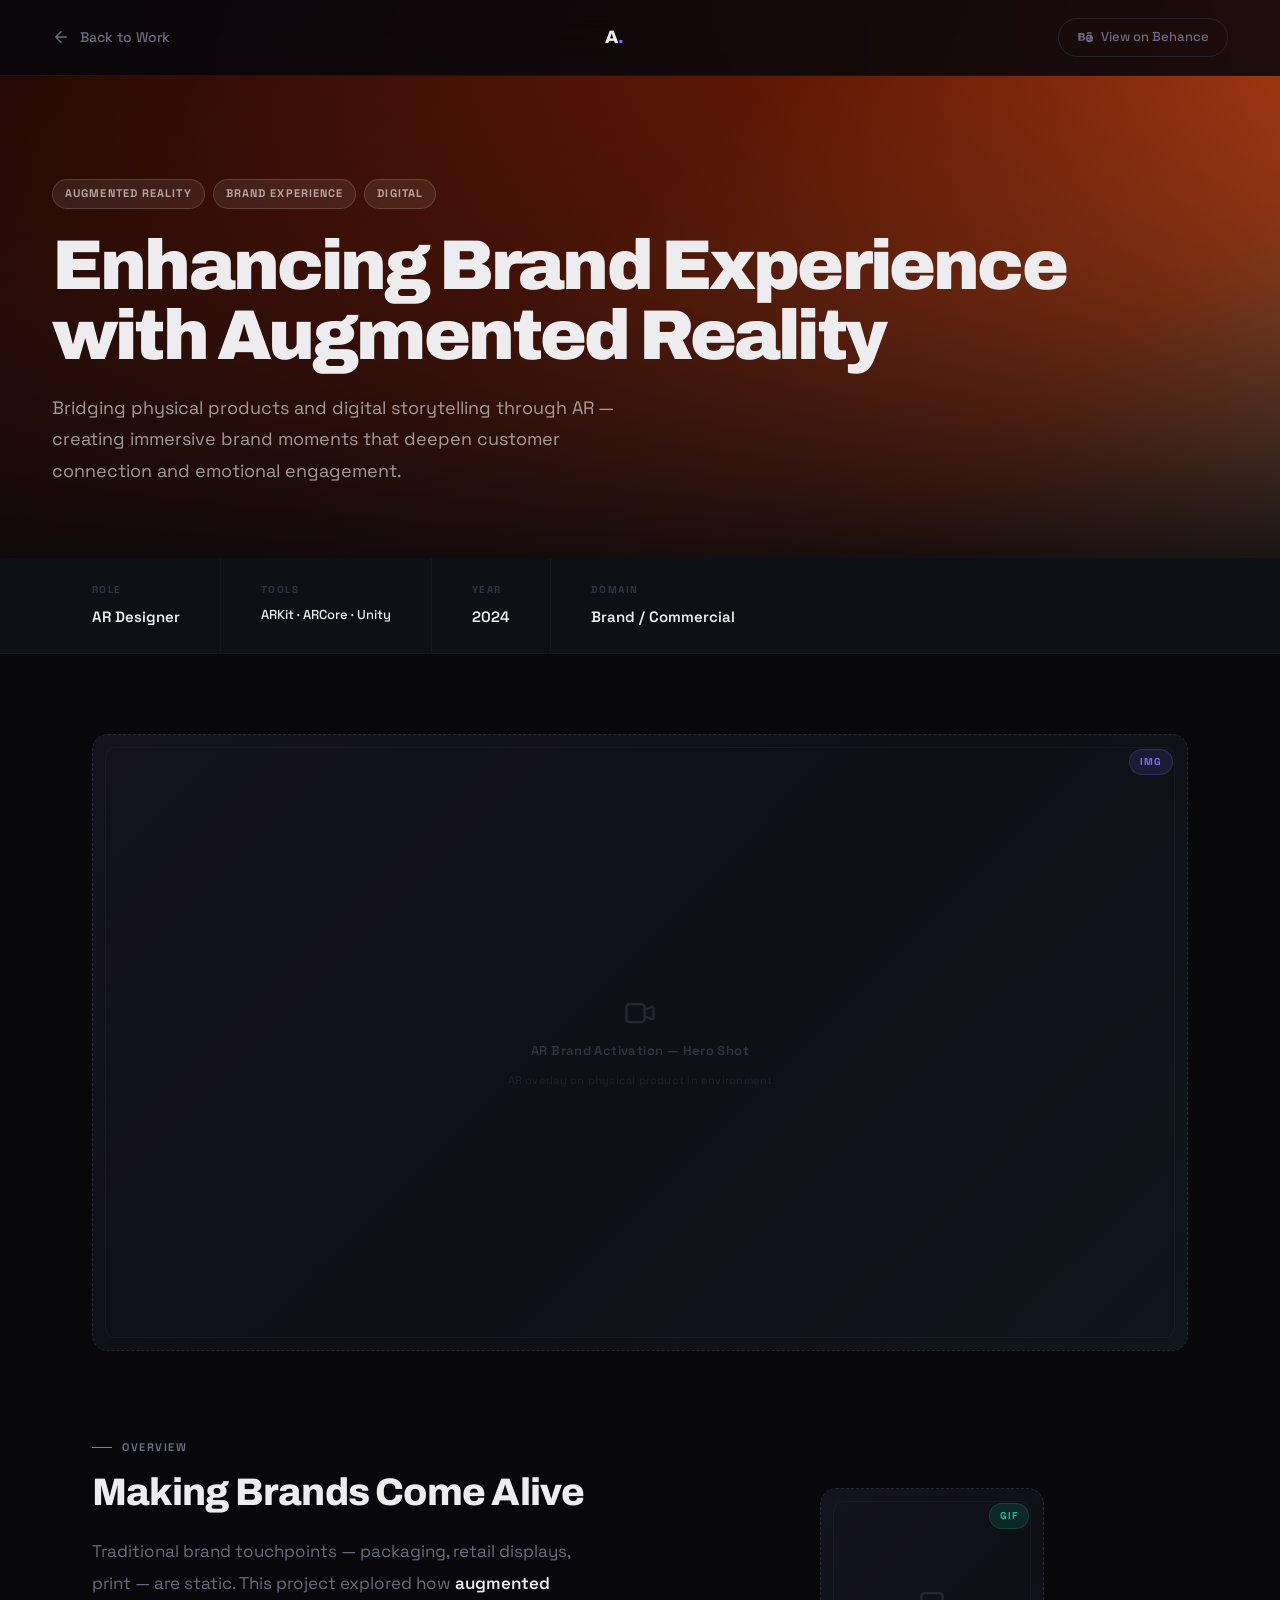
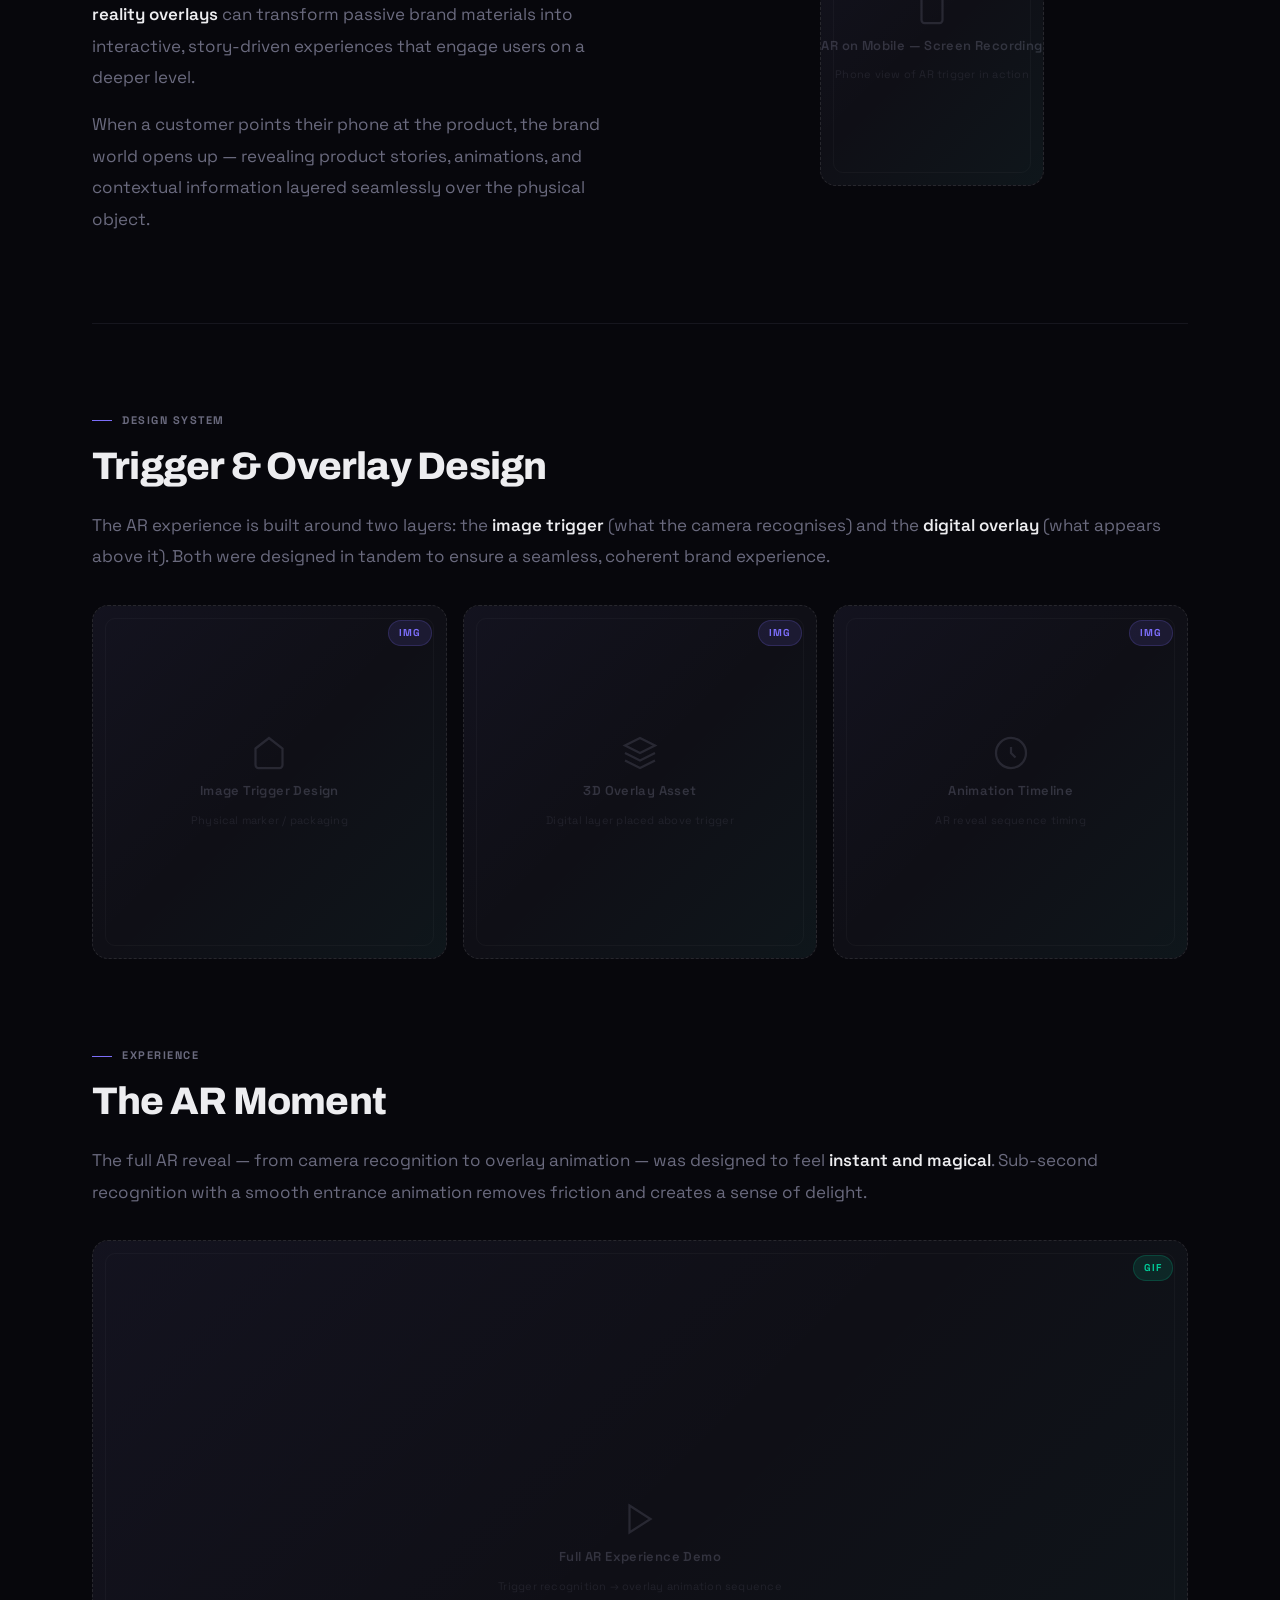
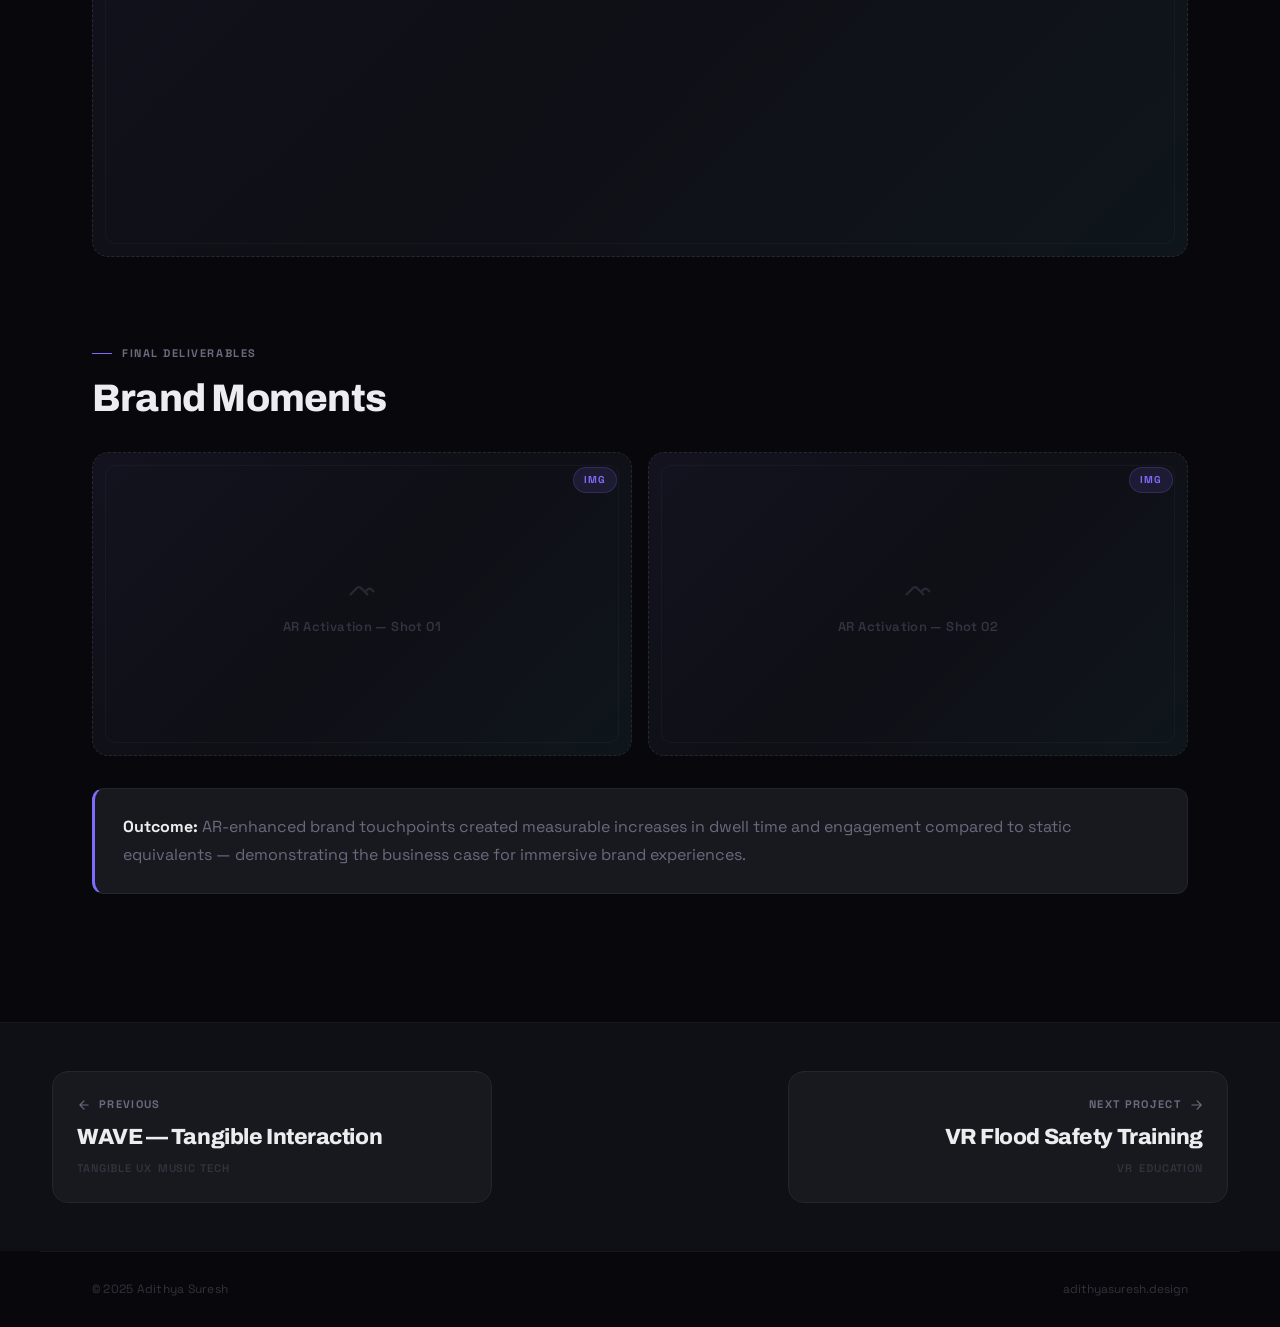
==== project-ar-brand.html @ d69c68d4 "uploaded again" ====
<!DOCTYPE html>
<html lang="en">
<head>
  <meta charset="UTF-8"/>
  <meta name="viewport" content="width=device-width, initial-scale=1.0"/>
  <title>Brand Experience with AR · Adithya Suresh</title>
  <link rel="stylesheet" href="./project-page.css"/>
</head>
<body>

  <nav class="proj-nav">
    <a href="./index.html" class="back-link">
      <svg viewBox="0 0 24 24" fill="none" stroke="currentColor" stroke-width="2" stroke-linecap="round" stroke-linejoin="round"><path d="M19 12H5M5 12L12 19M5 12L12 5"/></svg>
      Back to Work
    </a>
    <a href="./index.html" class="proj-nav-logo">A<em>.</em></a>
    <a href="https://www.behance.net/gallery/214530421/Enhancing-Brand-Experience-with-Augmented-Reality" target="_blank" rel="noopener" class="behance-btn">
      <svg viewBox="0 0 24 24" fill="currentColor"><path d="M22 7h-7V5h7v2zm1.726 10c-.442 1.297-2.029 3-5.101 3-3.074 0-5.564-1.729-5.564-5.675 0-3.91 2.325-5.92 5.466-5.92 3.082 0 4.964 1.782 5.375 4.426.078.506.109 1.188.095 2.14H15.97c.13 1.2.836 1.348 1.572 1.348.653 0 1.107-.418 1.184-.899H23.726zm-8.261-4h3.972c-.088-1.174-.366-1.95-1.92-1.95-1.5 0-1.961.718-2.052 1.95zM2 6h6.042c1.847 0 3.524.642 3.524 2.745 0 1.154-.618 1.92-1.544 2.352 1.176.357 2.132 1.217 2.132 2.872 0 2.465-1.98 3.531-4.133 3.531H2V6zm3.285 5.02h2.1c.764 0 1.524-.235 1.524-1.25 0-1.01-.817-1.145-1.523-1.145H5.285v2.395zm0 4.73h2.396c.876 0 1.796-.257 1.796-1.398s-.97-1.467-1.796-1.467H5.285V15.75z"/></svg>
      View on Behance
    </a>
  </nav>

  <section class="proj-hero">
    <div class="proj-hero-bg" style="background: linear-gradient(140deg, #2A0800 0%, #8B2000 45%, #FF5A18 78%, #FFB070 100%);"></div>
    <div class="proj-hero-ov"></div>
    <div class="proj-hero-content">
      <div class="proj-chips">
        <span class="proj-chip">Augmented Reality</span>
        <span class="proj-chip">Brand Experience</span>
        <span class="proj-chip">Digital</span>
      </div>
      <h1 class="proj-title">Enhancing Brand Experience<br>with Augmented Reality</h1>
      <p class="proj-subtitle">Bridging physical products and digital storytelling through AR — creating immersive brand moments that deepen customer connection and emotional engagement.</p>
    </div>
  </section>

  <div class="proj-meta-bar">
    <div class="proj-meta-inner">
      <div class="meta-item"><div class="meta-label">Role</div><div class="meta-value">AR Designer</div></div>
      <div class="meta-item"><div class="meta-label">Tools</div><div class="meta-value small">ARKit · ARCore · Unity</div></div>
      <div class="meta-item"><div class="meta-label">Year</div><div class="meta-value">2024</div></div>
      <div class="meta-item"><div class="meta-label">Domain</div><div class="meta-value">Brand / Commercial</div></div>
    </div>
  </div>

  <main class="proj-body">

    <!-- Hero Visual -->
    <div class="proj-section reveal">
      <div class="ph ar-16-9">
        <svg class="ph-icon" viewBox="0 0 24 24" fill="none" stroke="currentColor" stroke-width="1.5"><path d="M15 10l4.553-2.069A1 1 0 0121 8.82v6.361a1 1 0 01-1.447.894L15 14M3 8a2 2 0 012-2h8a2 2 0 012 2v8a2 2 0 01-2 2H5a2 2 0 01-2-2V8z"/></svg>
        <span class="ph-label">AR Brand Activation — Hero Shot</span>
        <span class="ph-sub">AR overlay on physical product in environment</span>
        <span class="ph-badge ph-badge-img">IMG</span>
      </div>
    </div>

    <!-- Overview -->
    <div class="proj-section reveal">
      <div class="grid-text-img">
        <div>
          <div class="proj-section-eyebrow">Overview</div>
          <h2 class="proj-section-title">Making Brands Come Alive</h2>
          <p class="proj-text">Traditional brand touchpoints — packaging, retail displays, print — are static. This project explored how <strong>augmented reality overlays</strong> can transform passive brand materials into interactive, story-driven experiences that engage users on a deeper level.</p>
          <p class="proj-text mt-16">When a customer points their phone at the product, the brand world opens up — revealing product stories, animations, and contextual information layered seamlessly over the physical object.</p>
        </div>
        <div class="ph ar-3-4" style="max-width:320px; justify-self:center;">
          <svg class="ph-icon" viewBox="0 0 24 24" fill="none" stroke="currentColor" stroke-width="1.5"><rect x="5" y="2" width="14" height="20" rx="2"/><path d="M12 18h.01"/></svg>
          <span class="ph-label">AR on Mobile — Screen Recording</span>
          <span class="ph-sub">Phone view of AR trigger in action</span>
          <span class="ph-badge ph-badge-gif">GIF</span>
        </div>
      </div>
    </div>

    <hr class="proj-divider"/>

    <!-- AR Trigger Design -->
    <div class="proj-section reveal">
      <div class="proj-section-eyebrow">Design System</div>
      <h2 class="proj-section-title">Trigger & Overlay Design</h2>
      <p class="proj-text">The AR experience is built around two layers: the <strong>image trigger</strong> (what the camera recognises) and the <strong>digital overlay</strong> (what appears above it). Both were designed in tandem to ensure a seamless, coherent brand experience.</p>
      <div class="grid-3 mt-32">
        <div class="ph ar-1-1">
          <svg class="ph-icon" viewBox="0 0 24 24" fill="none" stroke="currentColor" stroke-width="1.5"><path d="M3 9l9-7 9 7v11a2 2 0 01-2 2H5a2 2 0 01-2-2z"/></svg>
          <span class="ph-label">Image Trigger Design</span>
          <span class="ph-sub">Physical marker / packaging</span>
          <span class="ph-badge ph-badge-img">IMG</span>
        </div>
        <div class="ph ar-1-1">
          <svg class="ph-icon" viewBox="0 0 24 24" fill="none" stroke="currentColor" stroke-width="1.5"><path d="M12 2L2 7l10 5 10-5-10-5zM2 17l10 5 10-5M2 12l10 5 10-5"/></svg>
          <span class="ph-label">3D Overlay Asset</span>
          <span class="ph-sub">Digital layer placed above trigger</span>
          <span class="ph-badge ph-badge-img">IMG</span>
        </div>
        <div class="ph ar-1-1">
          <svg class="ph-icon" viewBox="0 0 24 24" fill="none" stroke="currentColor" stroke-width="1.5"><circle cx="12" cy="12" r="10"/><path d="M12 8v4l3 3"/></svg>
          <span class="ph-label">Animation Timeline</span>
          <span class="ph-sub">AR reveal sequence timing</span>
          <span class="ph-badge ph-badge-img">IMG</span>
        </div>
      </div>
    </div>

    <!-- Live AR Demo -->
    <div class="proj-section reveal">
      <div class="proj-section-eyebrow">Experience</div>
      <h2 class="proj-section-title">The AR Moment</h2>
      <p class="proj-text">The full AR reveal — from camera recognition to overlay animation — was designed to feel <strong>instant and magical</strong>. Sub-second recognition with a smooth entrance animation removes friction and creates a sense of delight.</p>
      <div class="ph ar-16-9 mt-32">
        <svg class="ph-icon" viewBox="0 0 24 24" fill="none" stroke="currentColor" stroke-width="1.5"><polygon points="5 3 19 12 5 21 5 3"/></svg>
        <span class="ph-label">Full AR Experience Demo</span>
        <span class="ph-sub">Trigger recognition → overlay animation sequence</span>
        <span class="ph-badge ph-badge-gif">GIF</span>
      </div>
    </div>

    <!-- Final screens -->
    <div class="proj-section reveal">
      <div class="proj-section-eyebrow">Final Deliverables</div>
      <h2 class="proj-section-title">Brand Moments</h2>
      <div class="grid-2 mt-32">
        <div class="ph ar-16-9">
          <svg class="ph-icon" viewBox="0 0 24 24" fill="none" stroke="currentColor" stroke-width="1.5"><path d="M4 16l4.586-4.586a2 2 0 012.828 0L16 16m-2-2l1.586-1.586a2 2 0 012.828 0L20 14"/></svg>
          <span class="ph-label">AR Activation — Shot 01</span>
          <span class="ph-badge ph-badge-img">IMG</span>
        </div>
        <div class="ph ar-16-9">
          <svg class="ph-icon" viewBox="0 0 24 24" fill="none" stroke="currentColor" stroke-width="1.5"><path d="M4 16l4.586-4.586a2 2 0 012.828 0L16 16m-2-2l1.586-1.586a2 2 0 012.828 0L20 14"/></svg>
          <span class="ph-label">AR Activation — Shot 02</span>
          <span class="ph-badge ph-badge-img">IMG</span>
        </div>
      </div>
      <div class="proj-callout">
        <p><strong>Outcome:</strong> AR-enhanced brand touchpoints created measurable increases in dwell time and engagement compared to static equivalents — demonstrating the business case for immersive brand experiences.</p>
      </div>
    </div>

  </main>

  <div class="proj-foot-nav">
    <div class="proj-foot-nav-inner">
      <a href="./project-wave.html" class="proj-nav-link">
        <span class="proj-nav-dir">
          <svg viewBox="0 0 24 24" fill="none" stroke="currentColor" stroke-width="2" stroke-linecap="round" stroke-linejoin="round"><path d="M19 12H5M5 12L12 19M5 12L12 5"/></svg>
          Previous
        </span>
        <span class="proj-nav-link-name">WAVE — Tangible Interaction</span>
        <div class="proj-nav-link-chips"><span class="proj-nav-link-chip">Tangible UX</span><span class="proj-nav-link-chip">Music Tech</span></div>
      </a>
      <a href="./project-vr-flood.html" class="proj-nav-link next">
        <span class="proj-nav-dir">Next Project
          <svg viewBox="0 0 24 24" fill="none" stroke="currentColor" stroke-width="2" stroke-linecap="round" stroke-linejoin="round"><path d="M5 12h14M14 5l7 7-7 7"/></svg>
        </span>
        <span class="proj-nav-link-name">VR Flood Safety Training</span>
        <div class="proj-nav-link-chips"><span class="proj-nav-link-chip">VR</span><span class="proj-nav-link-chip">Education</span></div>
      </a>
    </div>
  </div>

  <footer class="proj-footer">
    <p>© 2025 Adithya Suresh</p>
    <a href="./index.html">adithyasuresh.design</a>
  </footer>

  <script>
    const io = new IntersectionObserver(entries => {
      entries.forEach(e => { if (e.isIntersecting) e.target.classList.add('in'); });
    }, { threshold: 0.08, rootMargin: '0px 0px -48px 0px' });
    document.querySelectorAll('.reveal').forEach(el => io.observe(el));
  </script>
</body>
</html>
---- project-page.css ----
@import url('https://fonts.googleapis.com/css2?family=Archivo:ital,wght@0,300;0,400;0,500;0,600;0,700;0,800;0,900;1,400&family=Space+Grotesk:wght@300;400;500;600;700&display=swap');

*, *::before, *::after { box-sizing: border-box; margin: 0; padding: 0; }

:root {
  --bg:            #07070C;
  --surface:       #0F0F16;
  --surface-2:     #18181F;
  --border:        #252530;
  --border-subtle: #16161E;
  --text:          #EDEDF0;
  --text-muted:    #6A6A7E;
  --text-subtle:   #33333F;
  --accent:        #7C6EFA;
  --accent-2:      #00C896;
  --font-h:        'Archivo', sans-serif;
  --font-b:        'Space Grotesk', sans-serif;
  --ease:          cubic-bezier(0.16, 1, 0.3, 1);
  --wrap:          1200px;
}

html { scroll-behavior: smooth; }
body {
  background: var(--bg); color: var(--text);
  font-family: var(--font-b); font-size: 16px;
  line-height: 1.6; overflow-x: hidden;
}
::selection { background: rgba(124,110,250,0.25); color: var(--text); }
::-webkit-scrollbar { width: 3px; }
::-webkit-scrollbar-track { background: var(--bg); }
::-webkit-scrollbar-thumb { background: var(--border); border-radius: 2px; }
::-webkit-scrollbar-thumb:hover { background: var(--text-muted); }

/* ==========================================
   NAV
========================================== */
.proj-nav {
  position: fixed; top: 0; left: 0; right: 0; z-index: 100;
  padding: 18px 52px;
  display: flex; align-items: center; justify-content: space-between;
  background: rgba(7,7,12,0.85); backdrop-filter: blur(24px);
  border-bottom: 1px solid var(--border-subtle);
}
.back-link {
  display: inline-flex; align-items: center; gap: 10px;
  font-size: 14px; font-weight: 500; color: var(--text-muted);
  text-decoration: none; transition: color 0.2s, gap 0.2s;
}
.back-link:hover { color: var(--text); gap: 14px; }
.back-link svg { width: 18px; height: 18px; flex-shrink: 0; }
.proj-nav-logo {
  font-family: var(--font-h); font-size: 18px; font-weight: 800;
  color: var(--text); text-decoration: none; letter-spacing: -0.03em;
}
.proj-nav-logo em { color: var(--accent); font-style: normal; }
.behance-btn {
  display: inline-flex; align-items: center; gap: 8px;
  font-size: 13px; font-weight: 500; color: var(--text-muted);
  text-decoration: none; padding: 8px 18px;
  border: 1px solid var(--border); border-radius: 100px;
  transition: all 0.25s;
}
.behance-btn:hover { color: var(--text); border-color: var(--text-muted); background: rgba(255,255,255,0.04); }
.behance-btn svg { width: 16px; height: 16px; }

/* ==========================================
   HERO
========================================== */
.proj-hero {
  min-height: 62vh;
  display: flex; flex-direction: column; justify-content: flex-end;
  padding: 130px 52px 72px;
  position: relative; overflow: hidden;
}
.proj-hero-bg {
  position: absolute; inset: 0; z-index: 0;
  transition: transform 0.6s var(--ease);
}
.proj-hero-ov {
  position: absolute; inset: 0; z-index: 1;
  background: linear-gradient(to top,
    rgba(7,7,12,0.92) 0%,
    rgba(7,7,12,0.55) 50%,
    rgba(7,7,12,0.25) 100%);
}
.proj-hero-content {
  position: relative; z-index: 2;
  max-width: var(--wrap); margin: 0 auto; width: 100%;
}
.proj-chips { display: flex; gap: 8px; margin-bottom: 22px; flex-wrap: wrap; }
.proj-chip {
  font-size: 11px; font-weight: 700; letter-spacing: 0.1em; text-transform: uppercase;
  color: rgba(255,255,255,0.6); background: rgba(255,255,255,0.08);
  border: 1px solid rgba(255,255,255,0.15); padding: 5px 12px; border-radius: 100px;
  backdrop-filter: blur(8px);
}
.proj-title {
  font-family: var(--font-h);
  font-size: clamp(36px, 5.5vw, 80px);
  font-weight: 900; letter-spacing: -0.04em; line-height: 1.0;
  color: var(--text); margin-bottom: 20px;
}
.proj-subtitle {
  font-size: 18px; color: rgba(255,255,255,0.58);
  max-width: 580px; line-height: 1.75;
}

/* ==========================================
   META BAR
========================================== */
.proj-meta-bar { border-bottom: 1px solid var(--border-subtle); background: var(--surface); }
.proj-meta-inner {
  max-width: var(--wrap); margin: 0 auto; padding: 0 52px;
  display: flex; flex-wrap: wrap;
}
.meta-item {
  padding: 24px 40px 24px 0; margin-right: 40px;
  border-right: 1px solid var(--border-subtle);
}
.meta-item:last-child { border-right: none; }
.meta-label {
  font-size: 10px; font-weight: 700; letter-spacing: 0.14em;
  text-transform: uppercase; color: var(--text-subtle); margin-bottom: 7px;
}
.meta-value { font-size: 15px; font-weight: 600; color: var(--text); }
.meta-value.small { font-size: 13px; font-weight: 500; }

/* ==========================================
   BODY CONTENT
========================================== */
.proj-body { max-width: var(--wrap); margin: 0 auto; padding: 80px 52px 40px; }
.proj-section { margin-bottom: 88px; }

.proj-section-eyebrow {
  font-size: 11px; font-weight: 700; letter-spacing: 0.14em;
  text-transform: uppercase; color: var(--text-muted); margin-bottom: 14px;
  display: flex; align-items: center; gap: 10px;
}
.proj-section-eyebrow::before { content: ''; width: 20px; height: 1px; background: var(--accent); flex-shrink: 0; }
.proj-section-title {
  font-family: var(--font-h); font-size: clamp(26px, 3vw, 42px);
  font-weight: 800; color: var(--text); letter-spacing: -0.02em;
  margin-bottom: 22px; line-height: 1.15;
}
.proj-text { font-size: 17px; color: var(--text-muted); line-height: 1.85; }
.proj-text + .proj-text { margin-top: 16px; }
.proj-text strong { color: var(--text); font-weight: 600; }

/* ==========================================
   PLACEHOLDER ELEMENTS
========================================== */
.ph {
  position: relative; background: var(--surface);
  border: 1px dashed rgba(255,255,255,0.1);
  border-radius: 16px; overflow: hidden;
  display: flex; align-items: center; justify-content: center;
  flex-direction: column; gap: 10px;
  cursor: default;
  transition: border-color 0.25s, background 0.25s;
}
.ph:hover {
  border-color: rgba(124,110,250,0.3);
  background: var(--surface-2);
}
.ph::before {
  content: ''; position: absolute; inset: 0;
  background: linear-gradient(135deg,
    rgba(124,110,250,0.04) 0%, transparent 50%,
    rgba(0,200,150,0.04) 100%);
  pointer-events: none;
}
/* Corner accents */
.ph::after {
  content: ''; position: absolute;
  top: 12px; left: 12px; right: 12px; bottom: 12px;
  border: 1px solid rgba(255,255,255,0.03); border-radius: 10px;
  pointer-events: none;
}
.ph-icon {
  width: 36px; height: 36px;
  color: var(--text-subtle); opacity: 0.7;
  flex-shrink: 0;
}
.ph-label {
  font-size: 13px; font-weight: 600;
  color: var(--text-subtle); letter-spacing: 0.03em;
}
.ph-sub {
  font-size: 11px; color: var(--text-subtle);
  opacity: 0.5; letter-spacing: 0.02em;
}
.ph-badge {
  position: absolute; top: 14px; right: 14px;
  font-size: 10px; font-weight: 800; letter-spacing: 0.1em; text-transform: uppercase;
  padding: 4px 10px; border-radius: 100px;
}
.ph-badge-img { background: rgba(124,110,250,0.12); color: var(--accent); border: 1px solid rgba(124,110,250,0.2); }
.ph-badge-gif { background: rgba(0,200,150,0.12); color: var(--accent-2); border: 1px solid rgba(0,200,150,0.2); }
.ph-badge-vid { background: rgba(255,122,92,0.12); color: #FF7A5C; border: 1px solid rgba(255,122,92,0.2); }

/* Aspect ratios */
.ar-16-9 { aspect-ratio: 16 / 9; }
.ar-4-3  { aspect-ratio: 4 / 3; }
.ar-1-1  { aspect-ratio: 1 / 1; }
.ar-3-2  { aspect-ratio: 3 / 2; }
.ar-wide { aspect-ratio: 21 / 9; }
.ar-tall { aspect-ratio: 9 / 16; }
.ar-3-4  { aspect-ratio: 3 / 4; }

/* ==========================================
   LAYOUT GRIDS
========================================== */
.grid-2   { display: grid; grid-template-columns: 1fr 1fr; gap: 16px; }
.grid-3   { display: grid; grid-template-columns: repeat(3,1fr); gap: 16px; }
.grid-2-1 { display: grid; grid-template-columns: 2fr 1fr; gap: 16px; }
.grid-1-2 { display: grid; grid-template-columns: 1fr 2fr; gap: 16px; }
.grid-text-img { display: grid; grid-template-columns: 1fr 1fr; gap: 72px; align-items: center; }
.grid-text-img.flip { direction: rtl; }
.grid-text-img.flip > * { direction: ltr; }

.mt-16 { margin-top: 16px; }
.mt-24 { margin-top: 24px; }
.mt-32 { margin-top: 32px; }
.mt-48 { margin-top: 48px; }

/* Divider */
.proj-divider {
  border: none; border-top: 1px solid var(--border-subtle);
  margin: 0 0 88px;
}

/* Highlight callout */
.proj-callout {
  background: var(--surface-2); border: 1px solid var(--border);
  border-left: 3px solid var(--accent); border-radius: 12px;
  padding: 24px 28px; margin-top: 32px;
}
.proj-callout p { font-size: 16px; color: var(--text-muted); line-height: 1.75; }
.proj-callout strong { color: var(--text); }

/* ==========================================
   NEXT / PREV NAV
========================================== */
.proj-foot-nav {
  border-top: 1px solid var(--border-subtle);
  background: var(--surface);
  padding: 48px 52px;
}
.proj-foot-nav-inner {
  max-width: var(--wrap); margin: 0 auto;
  display: flex; justify-content: space-between; align-items: stretch; gap: 16px;
}
.proj-nav-link {
  flex: 1; display: flex; flex-direction: column; gap: 10px;
  text-decoration: none;
  padding: 24px; border: 1px solid var(--border); border-radius: 16px;
  background: var(--surface-2); max-width: 440px;
  transition: border-color 0.3s var(--ease), transform 0.3s var(--ease), box-shadow 0.3s;
}
.proj-nav-link:hover {
  border-color: var(--accent); transform: translateY(-3px);
  box-shadow: 0 16px 40px rgba(0,0,0,0.45);
}
.proj-nav-link.next { text-align: right; margin-left: auto; }
.proj-nav-dir {
  font-size: 11px; font-weight: 700; letter-spacing: 0.12em;
  text-transform: uppercase; color: var(--text-muted);
  display: flex; align-items: center; gap: 8px;
}
.proj-nav-link.next .proj-nav-dir { justify-content: flex-end; }
.proj-nav-dir svg { width: 14px; height: 14px; }
.proj-nav-link-name {
  font-family: var(--font-h); font-size: 22px; font-weight: 800;
  color: var(--text); letter-spacing: -0.02em; line-height: 1.2;
}
.proj-nav-link-chips { display: flex; gap: 6px; flex-wrap: wrap; }
.proj-nav-link.next .proj-nav-link-chips { justify-content: flex-end; }
.proj-nav-link-chip {
  font-size: 11px; font-weight: 600; letter-spacing: 0.08em; text-transform: uppercase;
  color: var(--text-subtle);
}

/* ==========================================
   FOOTER
========================================== */
.proj-footer {
  padding: 28px 52px;
  display: flex; align-items: center; justify-content: space-between;
  max-width: var(--wrap); margin: 0 auto;
  border-top: 1px solid var(--border-subtle);
}
.proj-footer p { font-size: 12px; color: var(--text-subtle); letter-spacing: 0.02em; }
.proj-footer a {
  font-size: 12px; color: var(--text-subtle); text-decoration: none;
  transition: color 0.2s;
}
.proj-footer a:hover { color: var(--text); }

/* ==========================================
   SCROLL REVEAL
========================================== */
.reveal {
  opacity: 0; transform: translateY(36px);
  transition: opacity 0.8s var(--ease), transform 0.8s var(--ease);
}
.reveal.in { opacity: 1; transform: translateY(0); }
.d1 { transition-delay: 0.1s; }
.d2 { transition-delay: 0.2s; }
.d3 { transition-delay: 0.3s; }

/* ==========================================
   RESPONSIVE
========================================== */
@media (max-width: 1024px) {
  .proj-nav { padding: 16px 32px; }
  .proj-hero { padding: 110px 32px 56px; }
  .proj-meta-inner { padding: 0 32px; }
  .proj-body { padding: 64px 32px 32px; }
  .proj-foot-nav { padding: 40px 32px; }
  .proj-footer { padding: 24px 32px; }
  .grid-text-img { grid-template-columns: 1fr; gap: 40px; }
  .grid-text-img.flip { direction: ltr; }
}
@media (max-width: 768px) {
  .proj-nav { padding: 14px 20px; }
  .proj-hero { padding: 96px 20px 48px; }
  .proj-meta-inner { padding: 0 20px; }
  .meta-item { padding: 16px 20px 16px 0; margin-right: 20px; }
  .proj-body { padding: 48px 20px 24px; }
  .proj-foot-nav { padding: 32px 20px; }
  .proj-foot-nav-inner { flex-direction: column; }
  .proj-nav-link, .proj-nav-link.next { max-width: 100%; text-align: left; margin-left: 0; }
  .proj-nav-link.next .proj-nav-dir,
  .proj-nav-link.next .proj-nav-link-chips { justify-content: flex-start; }
  .proj-footer { padding: 20px; flex-direction: column; gap: 8px; text-align: center; }
  .grid-2, .grid-3, .grid-2-1, .grid-1-2 { grid-template-columns: 1fr; }
  .proj-title { font-size: clamp(32px, 9vw, 52px); }
}

@media (prefers-reduced-motion: reduce) {
  *, *::before, *::after {
    animation-duration: 0.01ms !important;
    transition-duration: 0.01ms !important;
  }
  .reveal { opacity: 1; transform: none; }
}
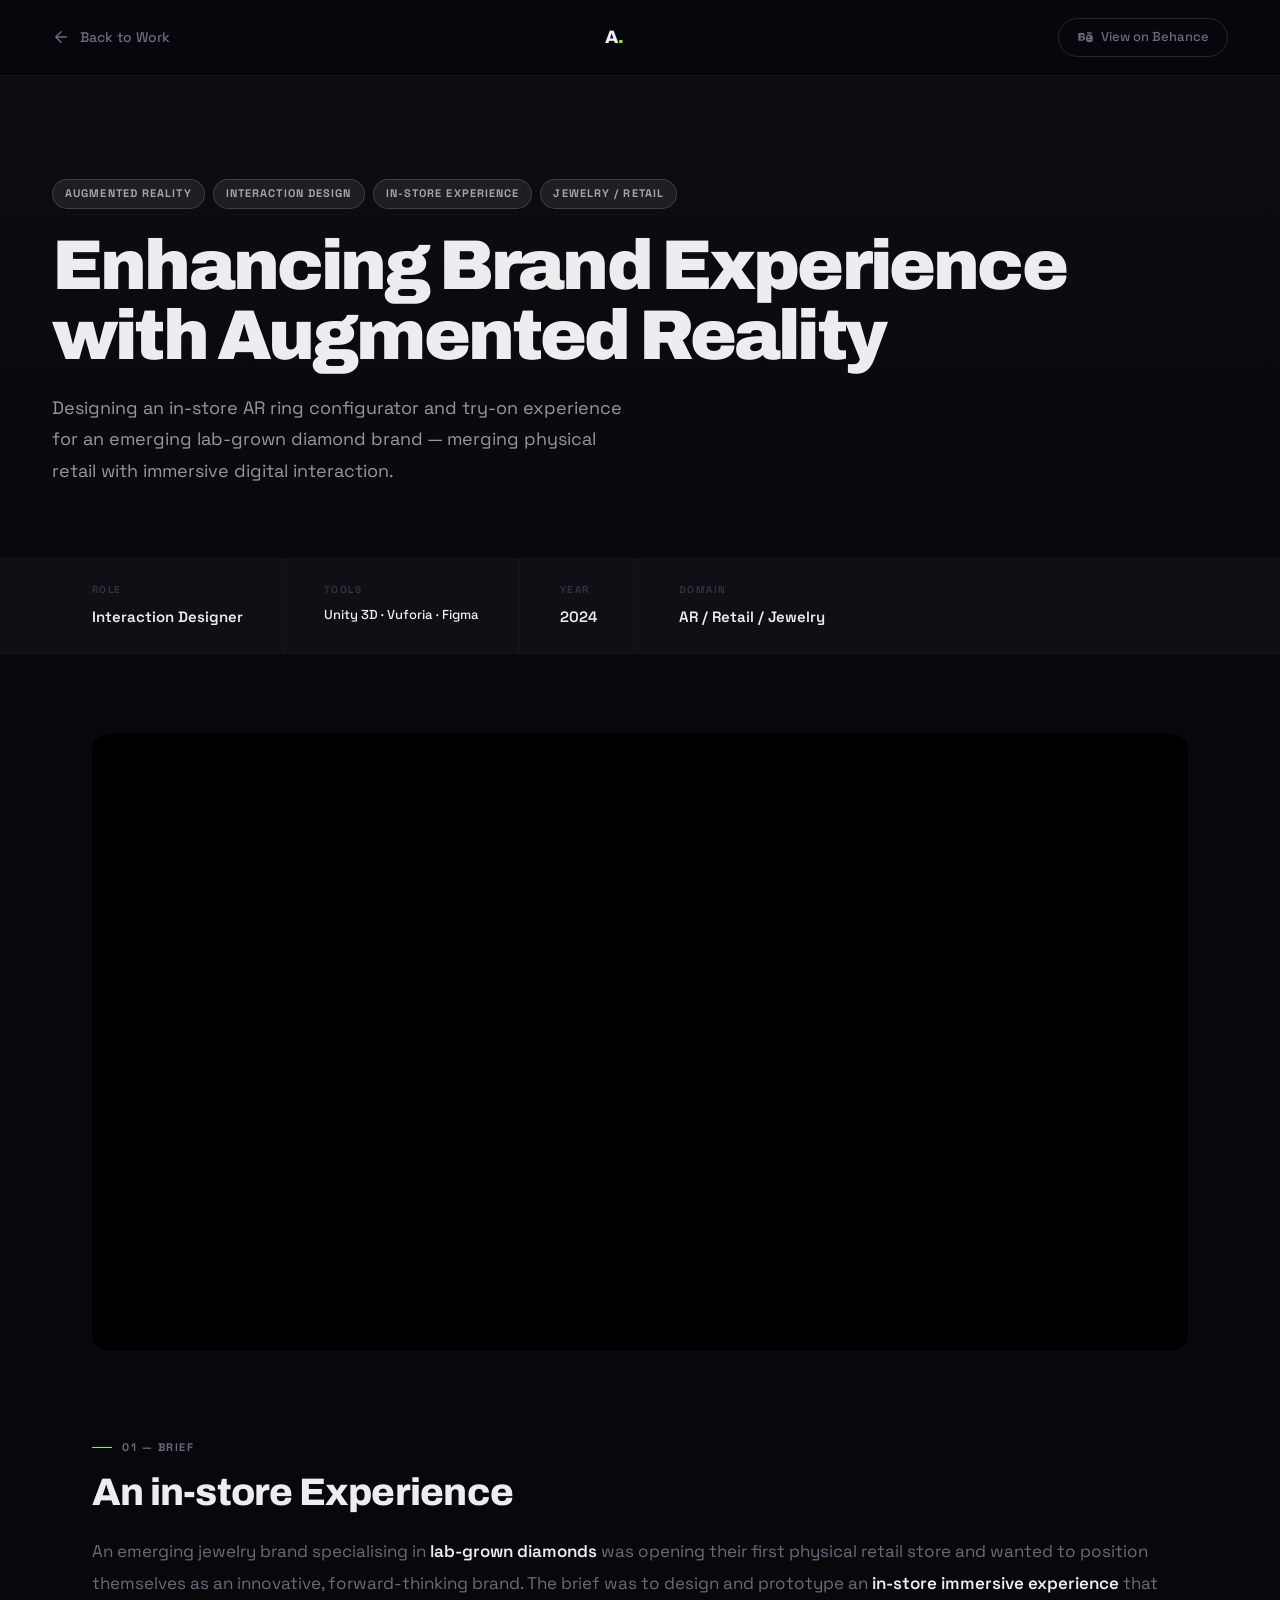
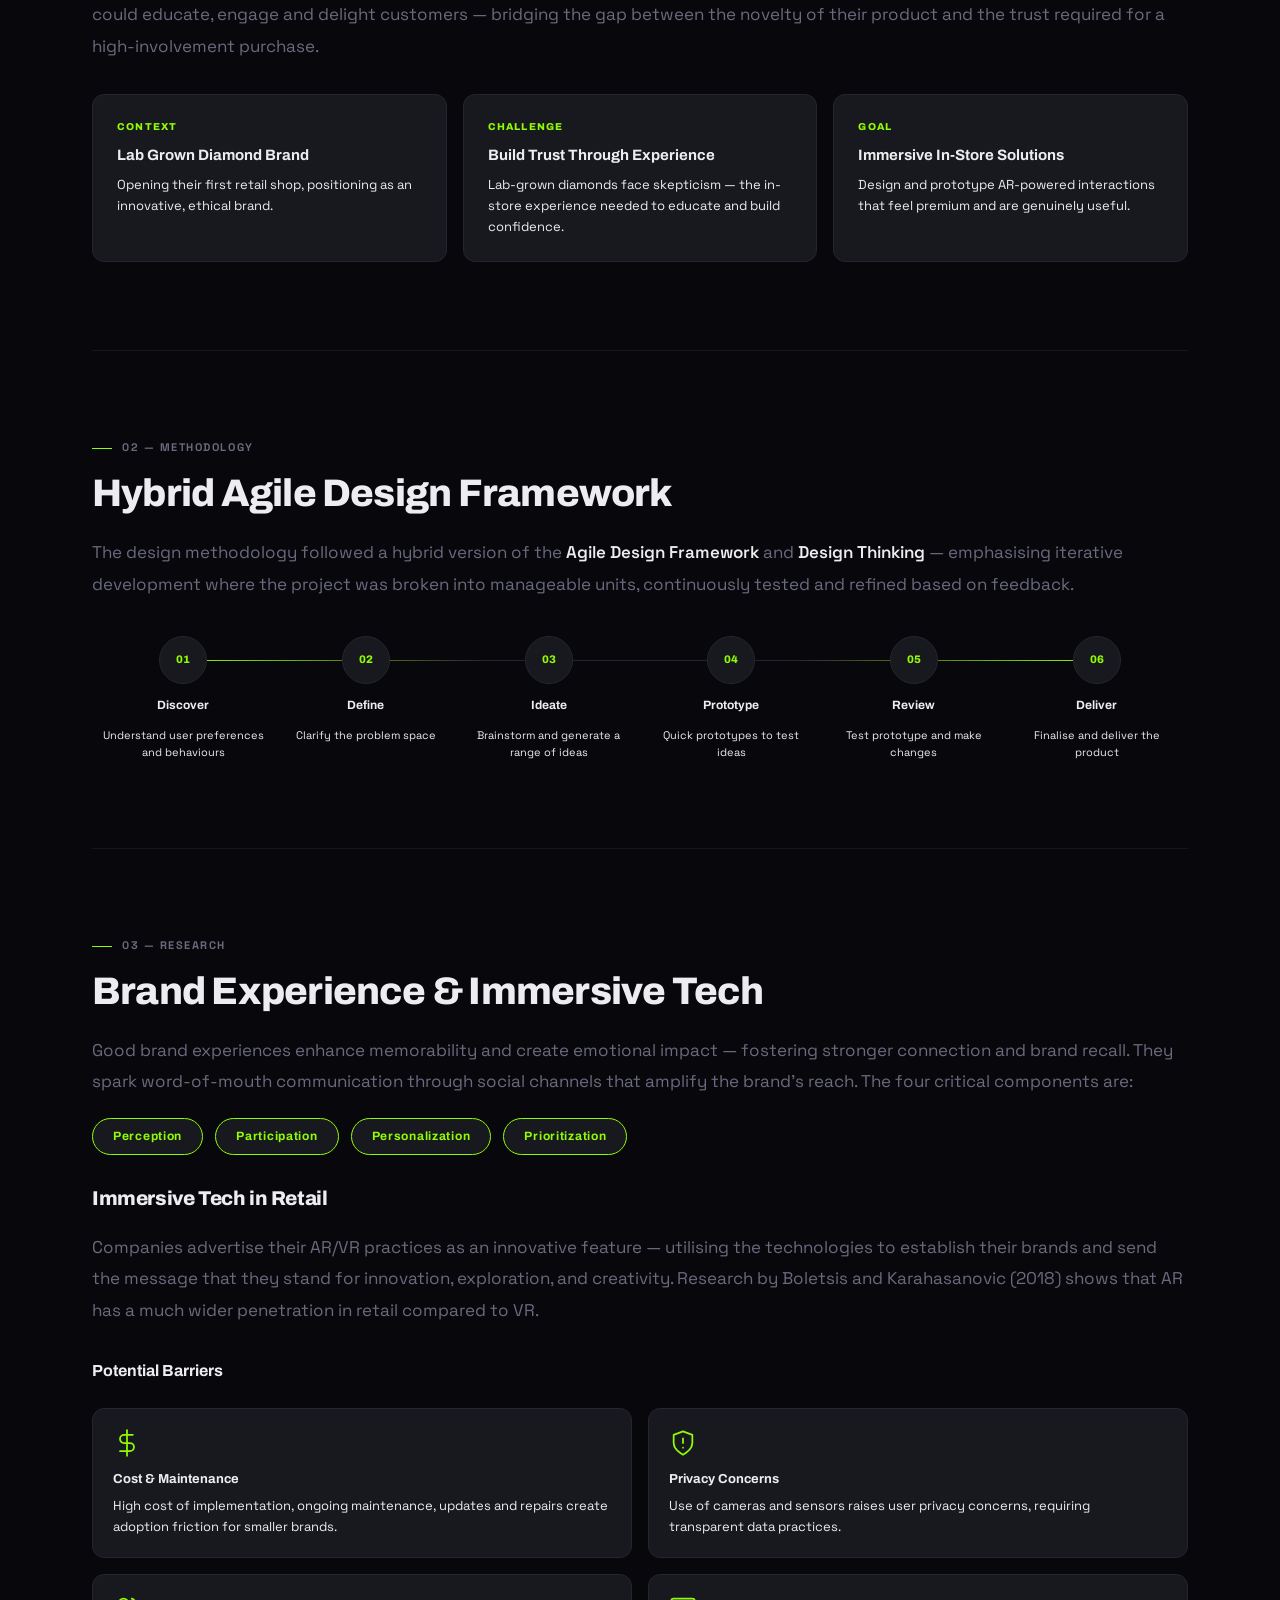
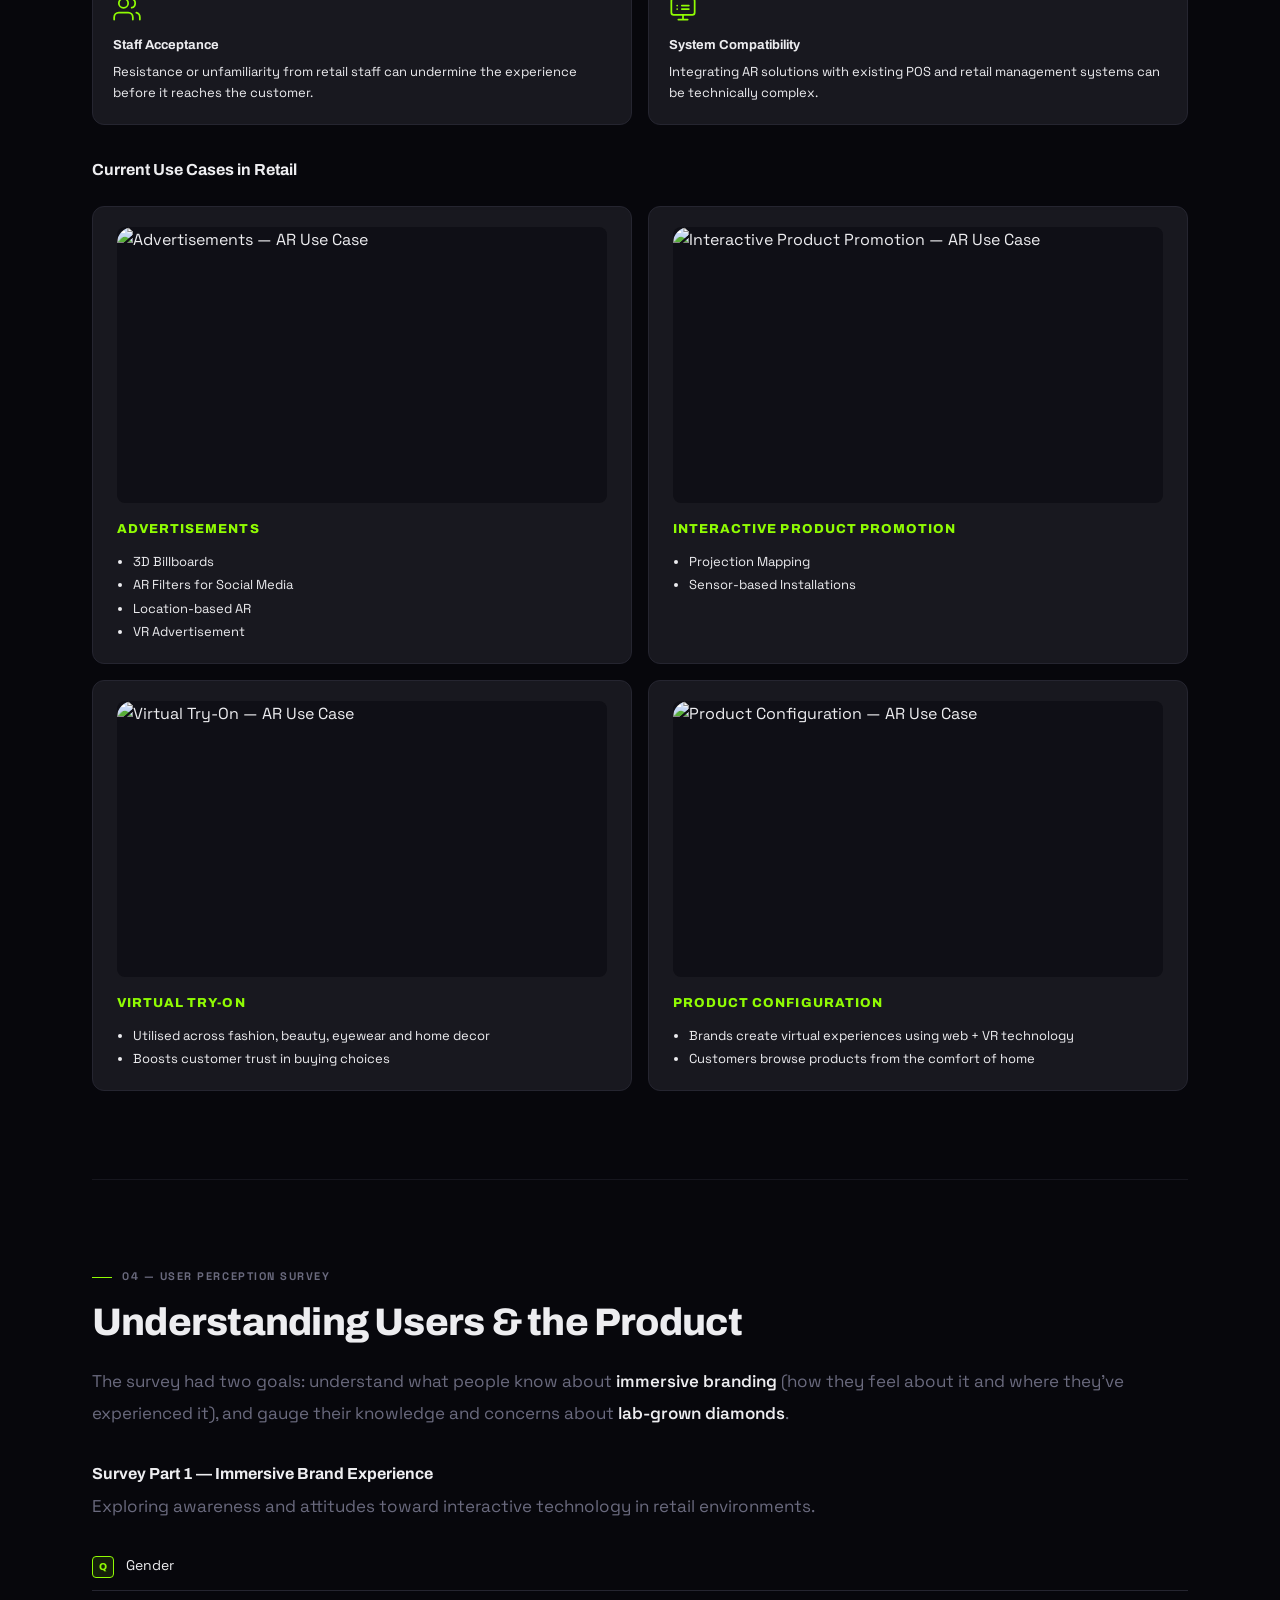
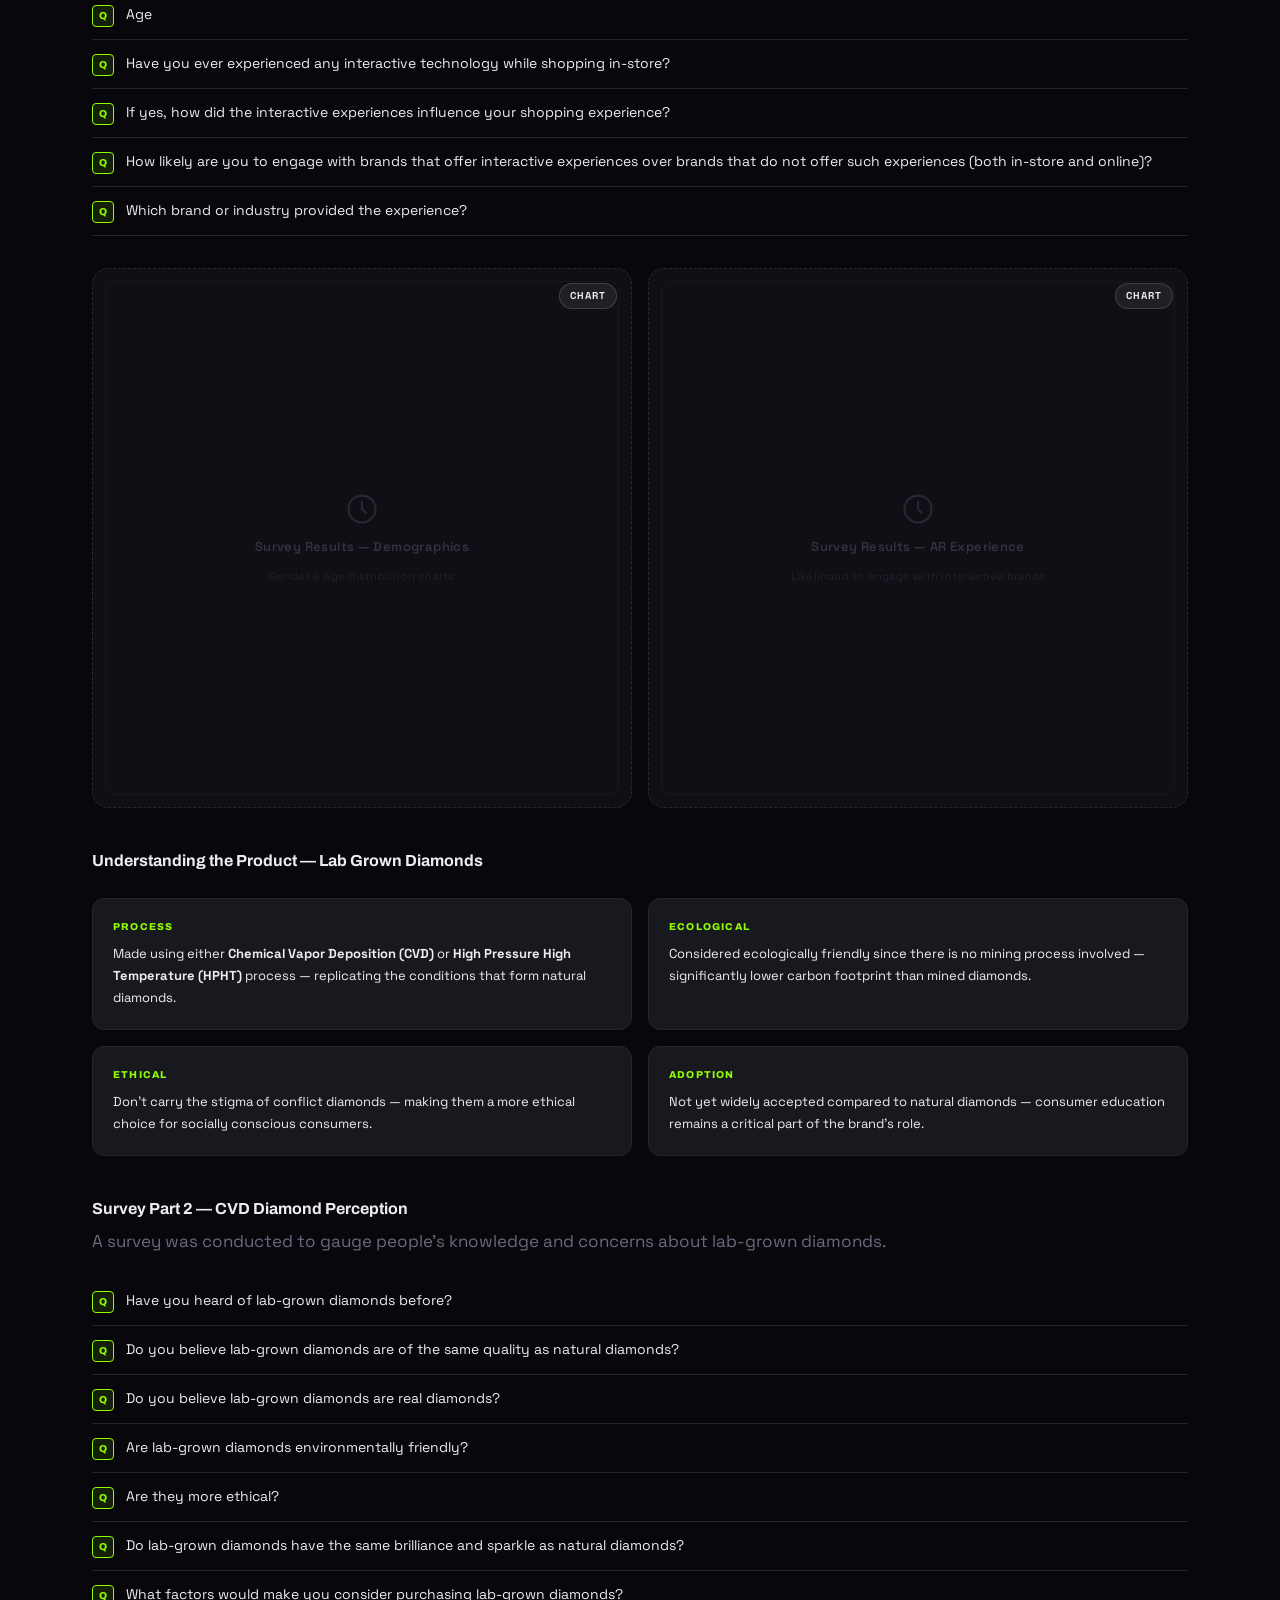
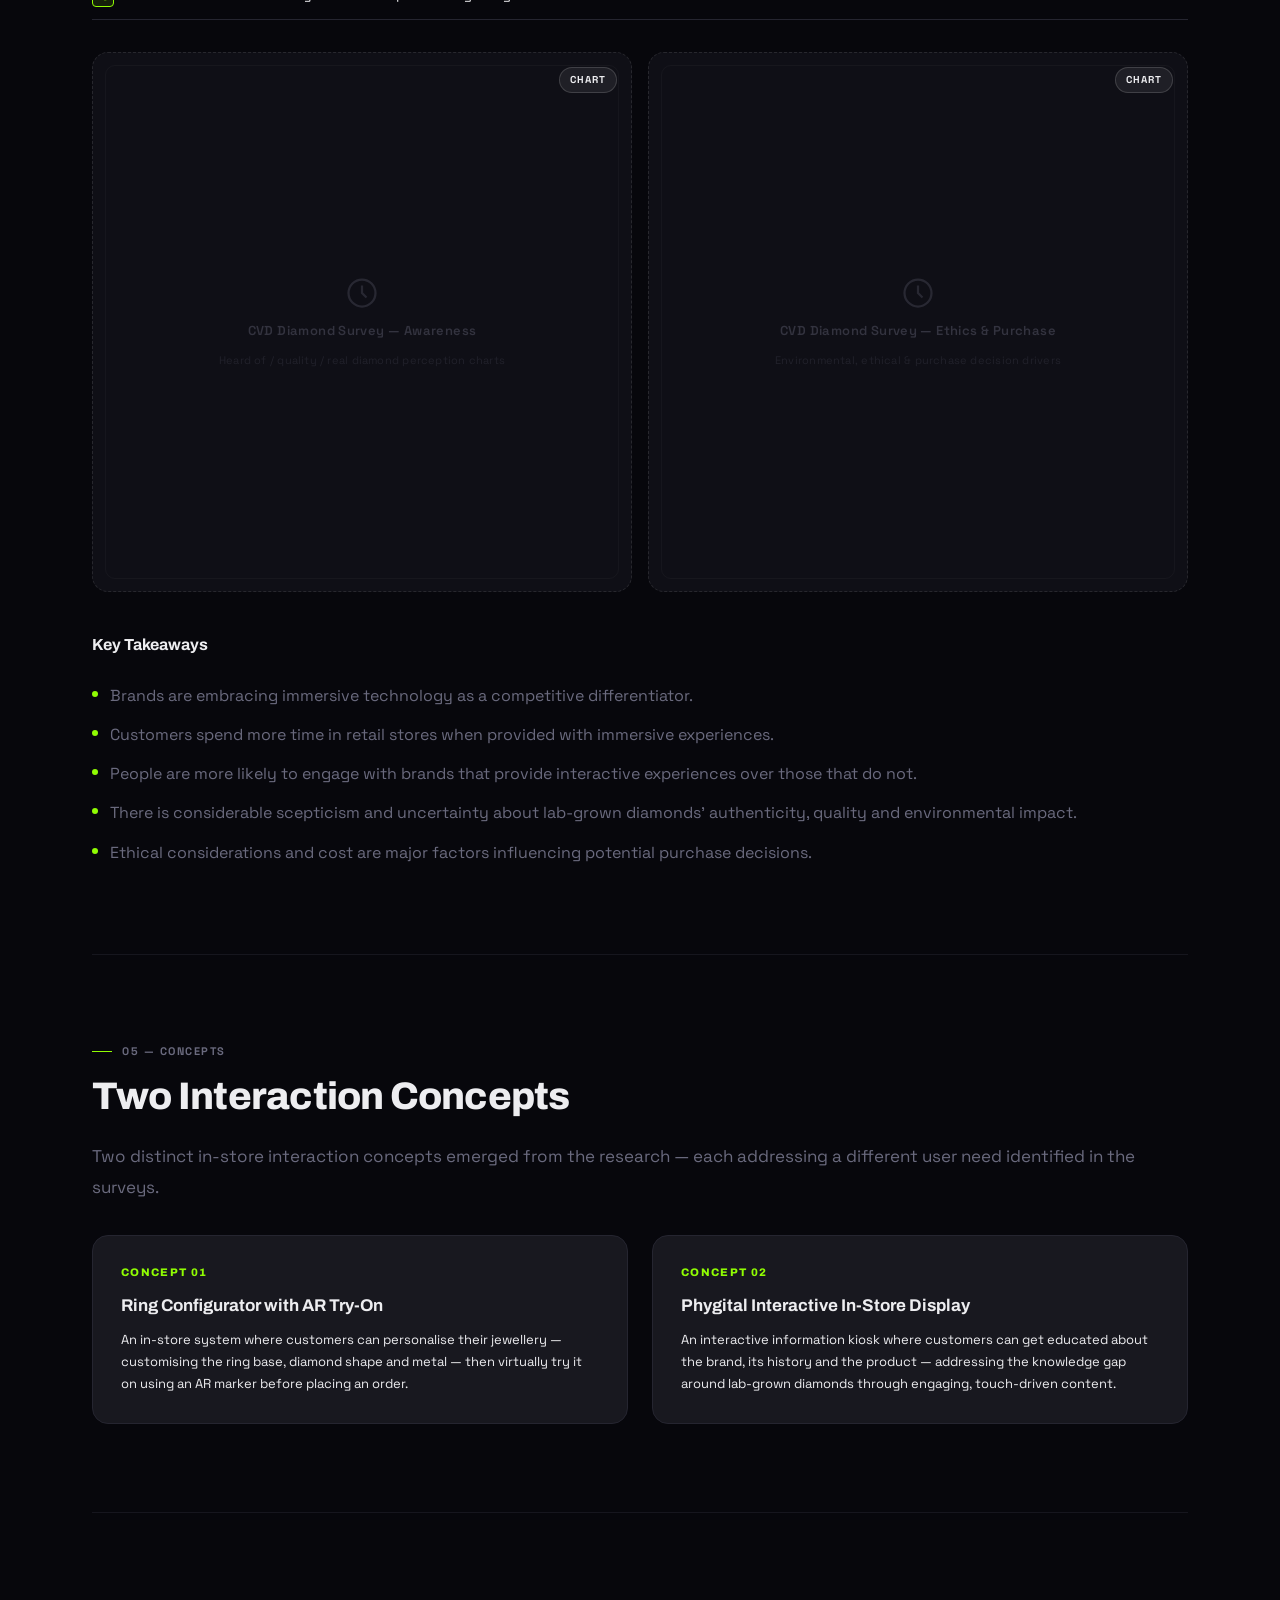
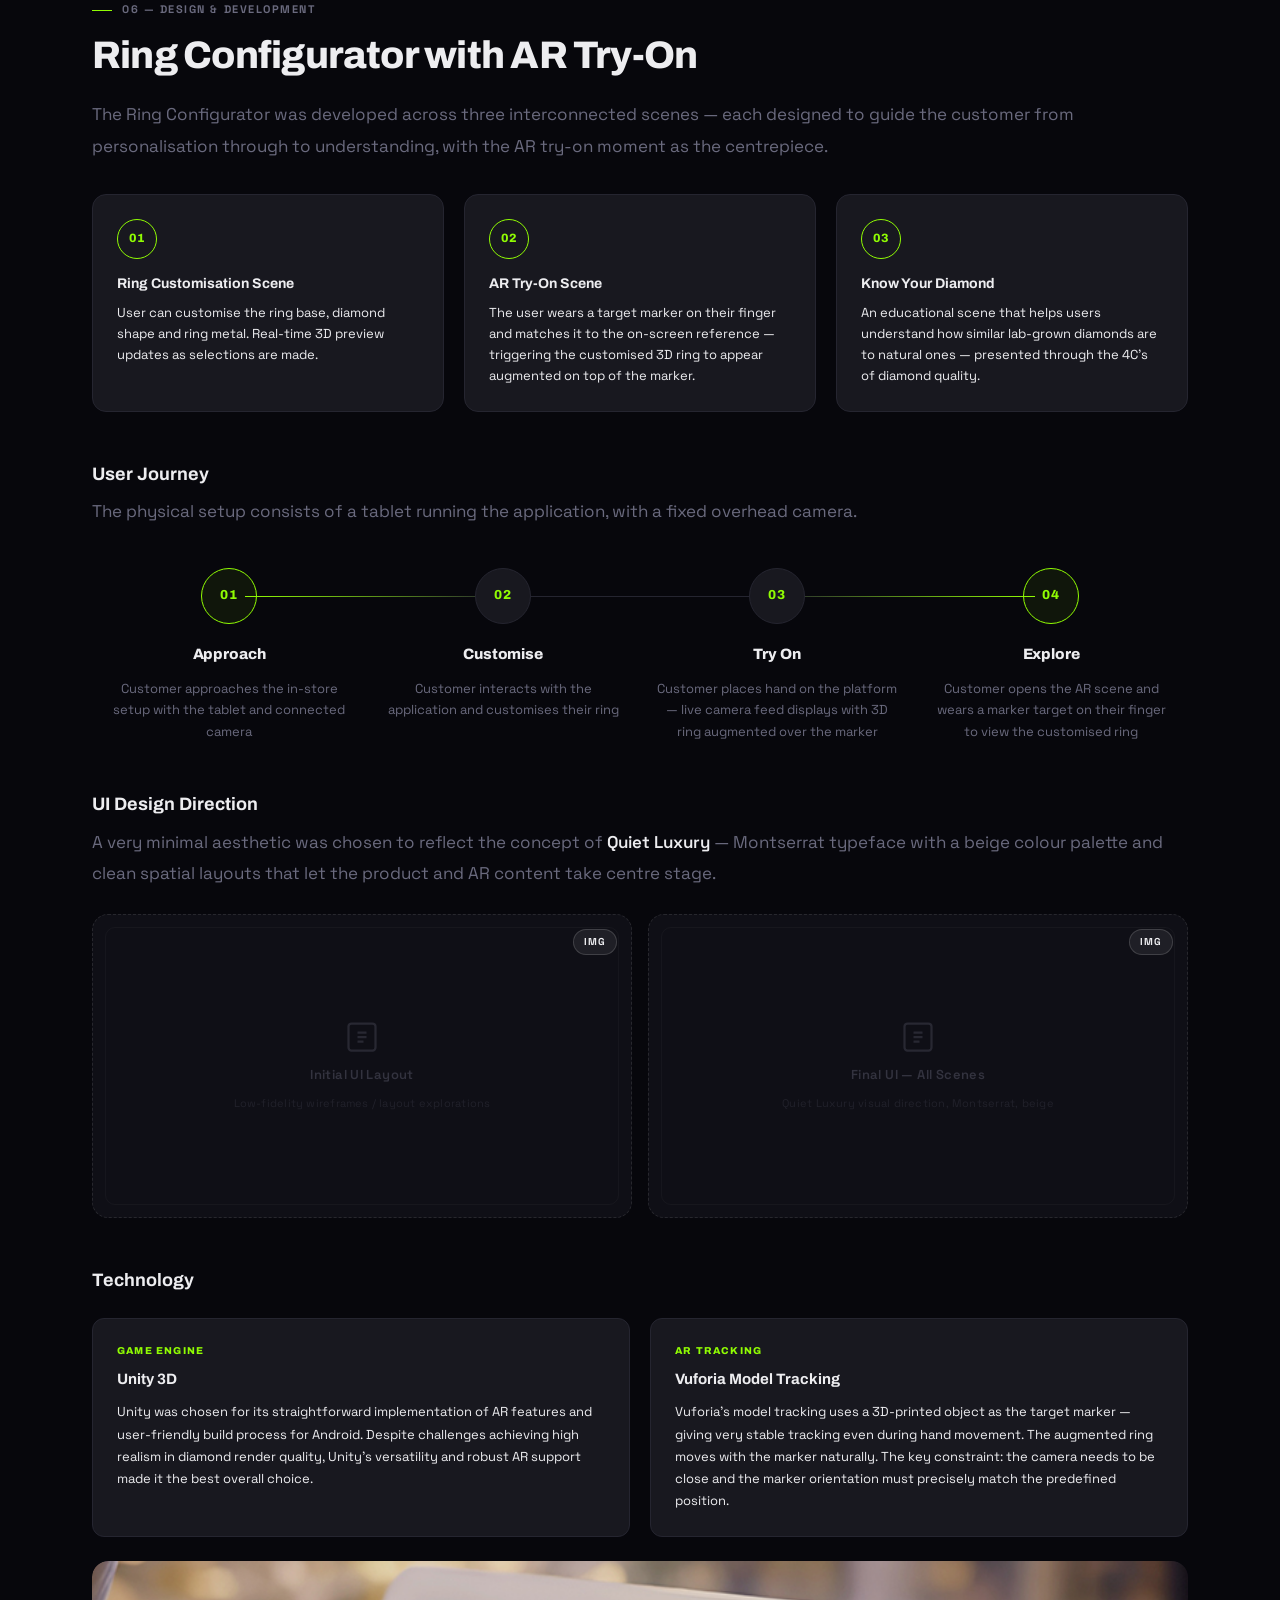
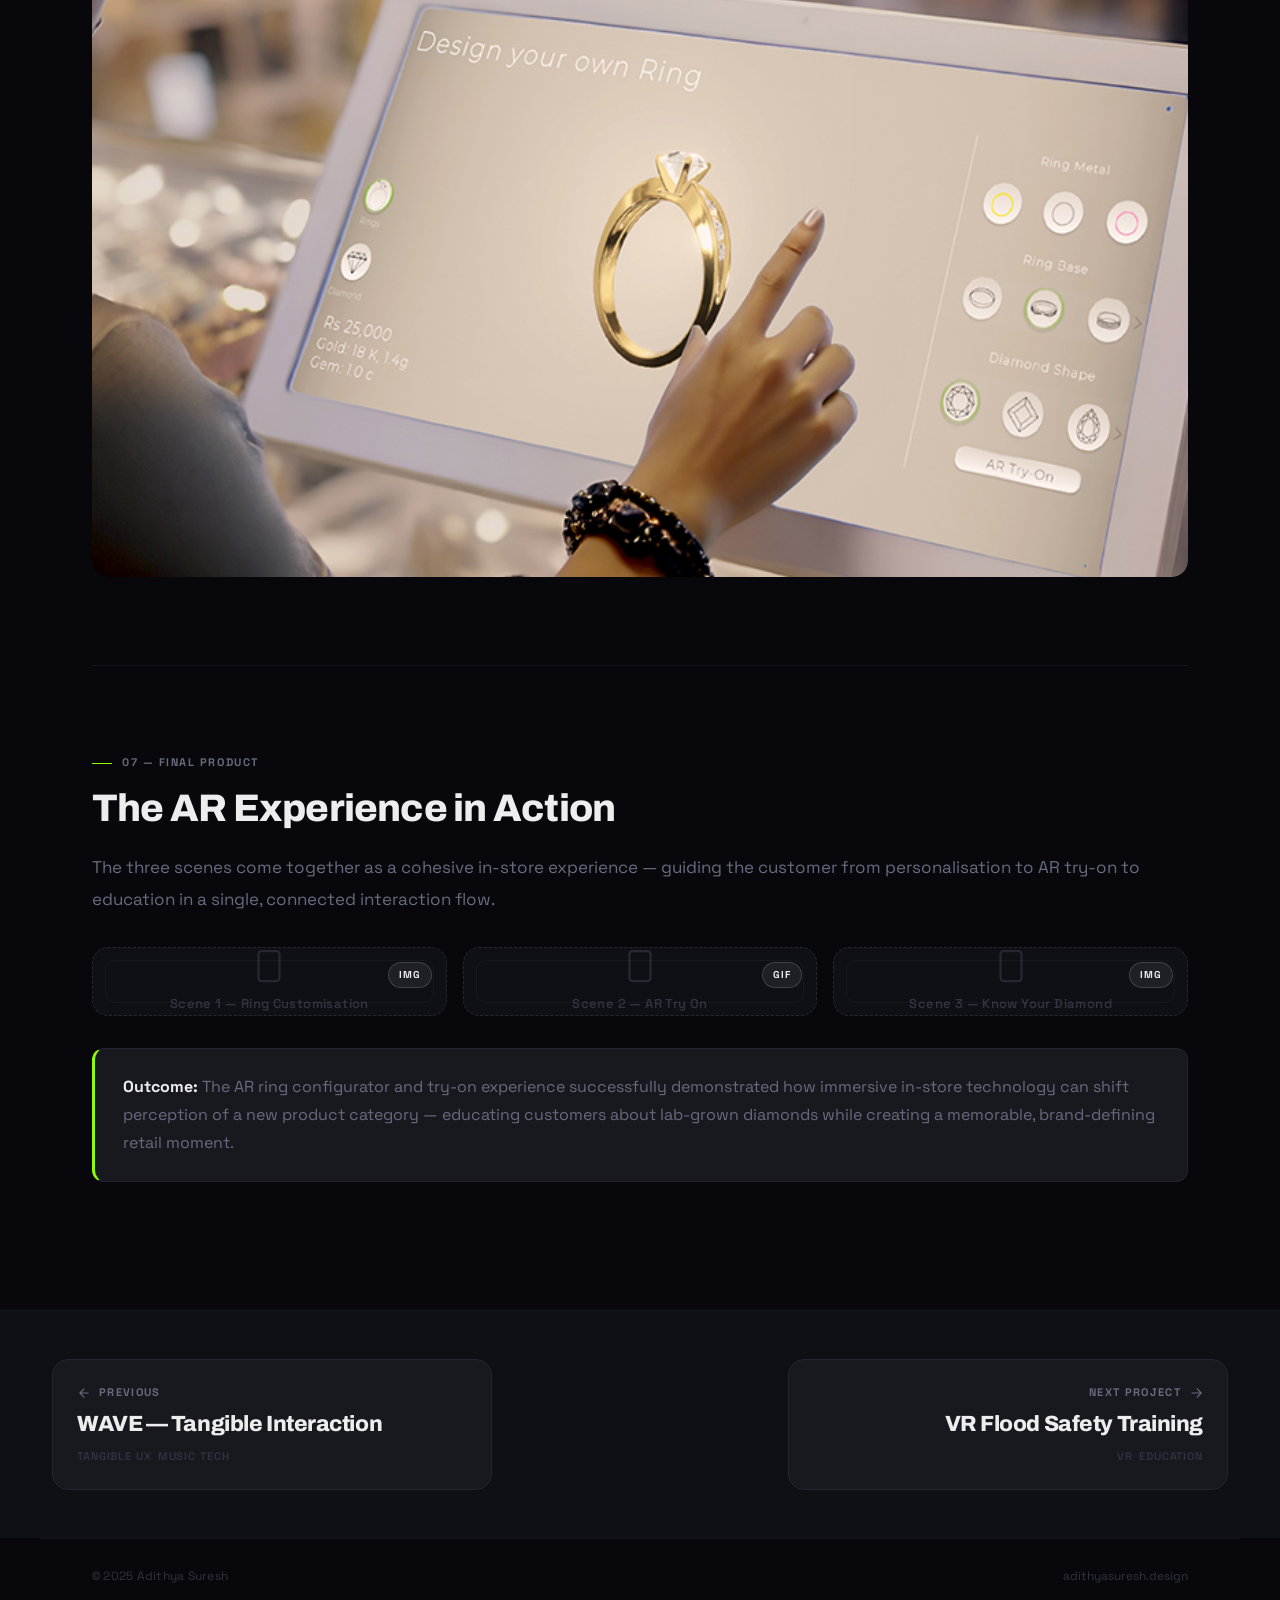
==== commit f0b6be57: "Add files via upload" ====
--- a/project-ar-brand.html
+++ b/project-ar-brand.html
@@ -3,8 +3,79 @@
 <head>
   <meta charset="UTF-8"/>
   <meta name="viewport" content="width=device-width, initial-scale=1.0"/>
-  <title>Brand Experience with AR · Adithya Suresh</title>
+  <title>Enhancing Brand Experience with AR · Adithya Suresh</title>
   <link rel="stylesheet" href="./project-page.css"/>
+  <style>
+    /* Lightbox */
+    .lb-overlay { position: fixed; inset: 0; z-index: 9999; background: rgba(0,0,0,0.93); display: flex; align-items: center; justify-content: center; opacity: 0; visibility: hidden; transition: opacity 0.28s ease, visibility 0.28s ease; cursor: zoom-out; }
+    .lb-overlay.active { opacity: 1; visibility: visible; }
+    .lb-overlay.active .lb-img { transform: scale(1); }
+    .lb-img { max-width: 92vw; max-height: 88vh; object-fit: contain; border-radius: 8px; transform: scale(0.94); transition: transform 0.32s cubic-bezier(0.16,1,0.3,1); }
+    .lb-close { position: fixed; top: 20px; right: 24px; width: 44px; height: 44px; background: rgba(255,255,255,0.08); border: 1px solid rgba(255,255,255,0.18); border-radius: 50%; display: flex; align-items: center; justify-content: center; cursor: pointer; color: #fff; transition: background 0.2s, transform 0.2s; z-index: 10000; }
+    .lb-close:hover { background: rgba(255,255,255,0.18); transform: scale(1.08); }
+    .proj-media img { cursor: zoom-in; }
+
+    /* Methodology flow */
+    .method-flow { display: grid; grid-template-columns: repeat(6, 1fr); gap: 0; margin-top: 36px; position: relative; }
+    .method-flow::before { content: ''; position: absolute; top: 24px; left: 8%; right: 8%; height: 1px; background: linear-gradient(to right, var(--accent), var(--border), var(--border), var(--accent)); z-index: 0; }
+    .method-step { display: flex; flex-direction: column; align-items: center; gap: 12px; position: relative; z-index: 1; padding: 0 8px; }
+    .method-node { width: 48px; height: 48px; border-radius: 50%; background: var(--surface-2); border: 1px solid var(--border); display: flex; align-items: center; justify-content: center; font-family: var(--font-h); font-size: 11px; font-weight: 800; color: var(--accent); }
+    .method-label { font-family: var(--font-h); font-size: 12px; font-weight: 700; color: var(--text); text-align: center; }
+    .method-desc { font-size: 11px; color: var(--text-2); text-align: center; line-height: 1.5; }
+    @media (max-width: 768px) { .method-flow { grid-template-columns: repeat(3, 1fr); gap: 24px 8px; } .method-flow::before { display: none; } }
+    @media (max-width: 480px) { .method-flow { grid-template-columns: repeat(2, 1fr); } }
+
+    /* 4-component pills row */
+    .component-pills { display: flex; gap: 12px; flex-wrap: wrap; margin-top: 20px; }
+    .component-pill { background: var(--surface-2); border: 1px solid var(--accent); border-radius: 100px; padding: 8px 20px; font-family: var(--font-h); font-size: 12px; font-weight: 700; color: var(--accent); letter-spacing: 0.06em; }
+
+    /* Barriers grid */
+    .barriers-grid { display: grid; grid-template-columns: 1fr 1fr; gap: 16px; margin-top: 24px; }
+    .barrier-card { background: var(--surface-2); border: 1px solid var(--border); border-radius: 12px; padding: 20px; }
+    .barrier-card-title { font-family: var(--font-h); font-size: 13px; font-weight: 700; color: var(--text); margin-bottom: 6px; }
+    .barrier-card-desc { font-size: 13px; color: var(--text-2); line-height: 1.6; }
+
+    /* Use cases list */
+    .use-case-grid { display: grid; grid-template-columns: repeat(2, 1fr); gap: 16px; margin-top: 24px; }
+    .use-case-card { background: var(--surface-2); border: 1px solid var(--border); border-radius: 12px; padding: 20px 24px; }
+    .use-case-title { font-family: var(--font-h); font-size: 13px; font-weight: 800; color: var(--accent); text-transform: uppercase; letter-spacing: 0.08em; margin-bottom: 10px; }
+    .use-case-card ul { margin: 0; padding-left: 16px; }
+    .use-case-card ul li { font-size: 13px; color: var(--text-2); line-height: 1.8; }
+
+    /* Survey questions list */
+    .survey-q-list { list-style: none; padding: 0; margin: 20px 0 0; }
+    .survey-q-list li { display: flex; gap: 12px; padding: 12px 0; border-bottom: 1px solid var(--border); font-size: 14px; color: var(--text-2); line-height: 1.6; align-items: flex-start; }
+    .survey-q-list li::before { content: 'Q'; font-family: var(--font-h); font-size: 10px; font-weight: 800; color: var(--accent); background: rgba(144,252,3,0.1); border: 1px solid var(--accent); border-radius: 4px; padding: 2px 6px; flex-shrink: 0; margin-top: 2px; }
+
+    /* Diamond info card */
+    .diamond-grid { display: grid; grid-template-columns: repeat(2, 1fr); gap: 16px; margin-top: 24px; }
+    .diamond-card { background: var(--surface-2); border: 1px solid var(--border); border-radius: 12px; padding: 20px; }
+    .diamond-card-label { font-family: var(--font-h); font-size: 10px; font-weight: 800; letter-spacing: 0.12em; text-transform: uppercase; color: var(--accent); margin-bottom: 8px; }
+    .diamond-card-text { font-size: 13px; color: var(--text-2); line-height: 1.7; }
+
+    /* Concept cards */
+    .concept-grid { display: grid; grid-template-columns: 1fr 1fr; gap: 24px; margin-top: 32px; }
+    .concept-card { background: var(--surface-2); border: 1px solid var(--border); border-radius: 16px; padding: 28px; }
+    .concept-num { font-family: var(--font-h); font-size: 11px; font-weight: 800; letter-spacing: 0.12em; color: var(--accent); text-transform: uppercase; margin-bottom: 10px; }
+    .concept-title { font-family: var(--font-h); font-size: 17px; font-weight: 700; color: var(--text); margin-bottom: 10px; }
+    .concept-desc { font-size: 13px; color: var(--text-2); line-height: 1.7; }
+
+    /* Scene cards */
+    .scene-grid { display: grid; grid-template-columns: repeat(3, 1fr); gap: 20px; margin-top: 32px; }
+    .scene-card { background: var(--surface-2); border: 1px solid var(--border); border-radius: 14px; padding: 24px; }
+    .scene-num { width: 40px; height: 40px; border-radius: 50%; border: 1px solid var(--accent); display: flex; align-items: center; justify-content: center; font-family: var(--font-h); font-size: 12px; font-weight: 800; color: var(--accent); margin-bottom: 14px; }
+    .scene-title { font-family: var(--font-h); font-size: 14px; font-weight: 700; color: var(--text); margin-bottom: 8px; }
+    .scene-desc { font-size: 13px; color: var(--text-2); line-height: 1.6; }
+    @media (max-width: 640px) { .scene-grid, .concept-grid, .diamond-grid, .use-case-grid, .barriers-grid { grid-template-columns: 1fr; } }
+
+    /* Tech cards */
+    .tech-grid { display: grid; grid-template-columns: 1fr 1fr; gap: 20px; margin-top: 24px; }
+    .tech-card { background: var(--surface-2); border: 1px solid var(--border); border-radius: 12px; padding: 24px; }
+    .tech-card-label { font-family: var(--font-h); font-size: 10px; font-weight: 800; letter-spacing: 0.12em; text-transform: uppercase; color: var(--accent); margin-bottom: 8px; }
+    .tech-card-title { font-family: var(--font-h); font-size: 15px; font-weight: 700; color: var(--text); margin-bottom: 10px; }
+    .tech-card-text { font-size: 13px; color: var(--text-2); line-height: 1.7; }
+    @media (max-width: 640px) { .tech-grid { grid-template-columns: 1fr; } }
+  </style>
 </head>
 <body>
 
@@ -21,25 +92,26 @@
   </nav>
 
   <section class="proj-hero">
-    <div class="proj-hero-bg" style="background: linear-gradient(140deg, #2A0800 0%, #8B2000 45%, #FF5A18 78%, #FFB070 100%);"></div>
+    <div class="proj-hero-bg" style="background: #0F0F16;"></div>
     <div class="proj-hero-ov"></div>
     <div class="proj-hero-content">
       <div class="proj-chips">
         <span class="proj-chip">Augmented Reality</span>
-        <span class="proj-chip">Brand Experience</span>
-        <span class="proj-chip">Digital</span>
+        <span class="proj-chip">Interaction Design</span>
+        <span class="proj-chip">In-Store Experience</span>
+        <span class="proj-chip">Jewelry / Retail</span>
       </div>
       <h1 class="proj-title">Enhancing Brand Experience<br>with Augmented Reality</h1>
-      <p class="proj-subtitle">Bridging physical products and digital storytelling through AR — creating immersive brand moments that deepen customer connection and emotional engagement.</p>
+      <p class="proj-subtitle">Designing an in-store AR ring configurator and try-on experience for an emerging lab-grown diamond brand — merging physical retail with immersive digital interaction.</p>
     </div>
   </section>
 
   <div class="proj-meta-bar">
     <div class="proj-meta-inner">
-      <div class="meta-item"><div class="meta-label">Role</div><div class="meta-value">AR Designer</div></div>
-      <div class="meta-item"><div class="meta-label">Tools</div><div class="meta-value small">ARKit · ARCore · Unity</div></div>
+      <div class="meta-item"><div class="meta-label">Role</div><div class="meta-value">Interaction Designer</div></div>
+      <div class="meta-item"><div class="meta-label">Tools</div><div class="meta-value small">Unity 3D · Vuforia · Figma</div></div>
       <div class="meta-item"><div class="meta-label">Year</div><div class="meta-value">2024</div></div>
-      <div class="meta-item"><div class="meta-label">Domain</div><div class="meta-value">Brand / Commercial</div></div>
+      <div class="meta-item"><div class="meta-label">Domain</div><div class="meta-value">AR / Retail / Jewelry</div></div>
     </div>
   </div>
 
@@ -47,92 +119,408 @@
 
     <!-- Hero Visual -->
     <div class="proj-section reveal">
-      <div class="ph ar-16-9">
-        <svg class="ph-icon" viewBox="0 0 24 24" fill="none" stroke="currentColor" stroke-width="1.5"><path d="M15 10l4.553-2.069A1 1 0 0121 8.82v6.361a1 1 0 01-1.447.894L15 14M3 8a2 2 0 012-2h8a2 2 0 012 2v8a2 2 0 01-2 2H5a2 2 0 01-2-2V8z"/></svg>
-        <span class="ph-label">AR Brand Activation — Hero Shot</span>
-        <span class="ph-sub">AR overlay on physical product in environment</span>
-        <span class="ph-badge ph-badge-img">IMG</span>
-      </div>
-    </div>
-
-    <!-- Overview -->
-    <div class="proj-section reveal">
-      <div class="grid-text-img">
-        <div>
-          <div class="proj-section-eyebrow">Overview</div>
-          <h2 class="proj-section-title">Making Brands Come Alive</h2>
-          <p class="proj-text">Traditional brand touchpoints — packaging, retail displays, print — are static. This project explored how <strong>augmented reality overlays</strong> can transform passive brand materials into interactive, story-driven experiences that engage users on a deeper level.</p>
-          <p class="proj-text mt-16">When a customer points their phone at the product, the brand world opens up — revealing product stories, animations, and contextual information layered seamlessly over the physical object.</p>
-        </div>
-        <div class="ph ar-3-4" style="max-width:320px; justify-self:center;">
+      <div class="proj-video-wrap">
+        <iframe width="560" height="315" src="https://www.youtube.com/embed/l1O--Oqj7r0?si=zv0CRK67tkRkj6KZ" title="YouTube video player" frameborder="0" allow="accelerometer; autoplay; clipboard-write; encrypted-media; gyroscope; picture-in-picture; web-share" referrerpolicy="strict-origin-when-cross-origin" allowfullscreen></iframe>
+      </div>
+    </div>
+
+    <!-- 01 Brief -->
+    <div class="proj-section reveal">
+      <div class="proj-section-eyebrow">01 — Brief</div>
+      <h2 class="proj-section-title">An in-store Experience</h2>
+      <p class="proj-text">An emerging jewelry brand specialising in <strong>lab-grown diamonds</strong> was opening their first physical retail store and wanted to position themselves as an innovative, forward-thinking brand. The brief was to design and prototype an <strong>in-store immersive experience</strong> that could educate, engage and delight customers — bridging the gap between the novelty of their product and the trust required for a high-involvement purchase.</p>
+
+      <div class="grid-3 mt-32" style="grid-template-columns: repeat(3,1fr);">
+        <div style="background:var(--surface-2);border:1px solid var(--border);border-radius:12px;padding:24px;">
+          <div style="font-family:var(--font-h);font-size:10px;font-weight:800;letter-spacing:.12em;text-transform:uppercase;color:var(--accent);margin-bottom:8px;">Context</div>
+          <div style="font-family:var(--font-h);font-size:15px;font-weight:700;color:var(--text);margin-bottom:8px;">Lab Grown Diamond Brand</div>
+          <p style="font-size:13px;color:var(--text-2);line-height:1.6;margin:0;">Opening their first retail shop, positioning as an innovative, ethical brand.</p>
+        </div>
+        <div style="background:var(--surface-2);border:1px solid var(--border);border-radius:12px;padding:24px;">
+          <div style="font-family:var(--font-h);font-size:10px;font-weight:800;letter-spacing:.12em;text-transform:uppercase;color:var(--accent);margin-bottom:8px;">Challenge</div>
+          <div style="font-family:var(--font-h);font-size:15px;font-weight:700;color:var(--text);margin-bottom:8px;">Build Trust Through Experience</div>
+          <p style="font-size:13px;color:var(--text-2);line-height:1.6;margin:0;">Lab-grown diamonds face skepticism — the in-store experience needed to educate and build confidence.</p>
+        </div>
+        <div style="background:var(--surface-2);border:1px solid var(--border);border-radius:12px;padding:24px;">
+          <div style="font-family:var(--font-h);font-size:10px;font-weight:800;letter-spacing:.12em;text-transform:uppercase;color:var(--accent);margin-bottom:8px;">Goal</div>
+          <div style="font-family:var(--font-h);font-size:15px;font-weight:700;color:var(--text);margin-bottom:8px;">Immersive In-Store Solutions</div>
+          <p style="font-size:13px;color:var(--text-2);line-height:1.6;margin:0;">Design and prototype AR-powered interactions that feel premium and are genuinely useful.</p>
+        </div>
+      </div>
+    </div>
+
+    <hr class="proj-divider"/>
+
+    <!-- 02 Methodology -->
+    <div class="proj-section reveal">
+      <div class="proj-section-eyebrow">02 — Methodology</div>
+      <h2 class="proj-section-title">Hybrid Agile Design Framework</h2>
+      <p class="proj-text">The design methodology followed a hybrid version of the <strong>Agile Design Framework</strong> and <strong>Design Thinking</strong> — emphasising iterative development where the project was broken into manageable units, continuously tested and refined based on feedback.</p>
+
+      <div class="method-flow">
+        <div class="method-step">
+          <div class="method-node">01</div>
+          <div class="method-label">Discover</div>
+          <div class="method-desc">Understand user preferences and behaviours</div>
+        </div>
+        <div class="method-step">
+          <div class="method-node">02</div>
+          <div class="method-label">Define</div>
+          <div class="method-desc">Clarify the problem space</div>
+        </div>
+        <div class="method-step">
+          <div class="method-node">03</div>
+          <div class="method-label">Ideate</div>
+          <div class="method-desc">Brainstorm and generate a range of ideas</div>
+        </div>
+        <div class="method-step">
+          <div class="method-node">04</div>
+          <div class="method-label">Prototype</div>
+          <div class="method-desc">Quick prototypes to test ideas</div>
+        </div>
+        <div class="method-step">
+          <div class="method-node">05</div>
+          <div class="method-label">Review</div>
+          <div class="method-desc">Test prototype and make changes</div>
+        </div>
+        <div class="method-step">
+          <div class="method-node">06</div>
+          <div class="method-label">Deliver</div>
+          <div class="method-desc">Finalise and deliver the product</div>
+        </div>
+      </div>
+    </div>
+
+    <hr class="proj-divider"/>
+
+    <!-- 03 Research -->
+    <div class="proj-section reveal">
+      <div class="proj-section-eyebrow">03 — Research</div>
+      <h2 class="proj-section-title">Brand Experience & Immersive Tech</h2>
+
+      <!-- Brand Experience -->
+      <p class="proj-text">Good brand experiences enhance memorability and create emotional impact — fostering stronger connection and brand recall. They spark word-of-mouth communication through social channels that amplify the brand's reach. The four critical components are:</p>
+      <div class="component-pills">
+        <span class="component-pill">Perception</span>
+        <span class="component-pill">Participation</span>
+        <span class="component-pill">Personalization</span>
+        <span class="component-pill">Prioritization</span>
+      </div>
+
+      <!-- Immersive Tech in Retail -->
+      <h3 class="proj-section-title mt-32" style="font-size:20px;">Immersive Tech in Retail</h3>
+      <p class="proj-text">Companies advertise their AR/VR practices as an innovative feature — utilising the technologies to establish their brands and send the message that they stand for innovation, exploration, and creativity. Research by Boletsis and Karahasanovic (2018) shows that AR has a much wider penetration in retail compared to VR</strong>.</p>
+
+      <!-- Potential Barriers -->
+      <h3 style="font-family:var(--font-h);font-size:16px;font-weight:700;color:var(--text);margin-top:32px;margin-bottom:4px;">Potential Barriers</h3>
+      <div class="barriers-grid">
+        <div class="barrier-card">
+          <svg style="color:var(--accent);margin-bottom:12px;display:block;" viewBox="0 0 24 24" width="28" height="28" fill="none" stroke="currentColor" stroke-width="1.5" stroke-linecap="round" stroke-linejoin="round"><line x1="12" y1="1" x2="12" y2="23"/><path d="M17 5H9.5a3.5 3.5 0 0 0 0 7h5a3.5 3.5 0 0 1 0 7H6"/></svg>
+          <div class="barrier-card-title">Cost & Maintenance</div>
+          <div class="barrier-card-desc">High cost of implementation, ongoing maintenance, updates and repairs create adoption friction for smaller brands.</div>
+        </div>
+        <div class="barrier-card">
+          <svg style="color:var(--accent);margin-bottom:12px;display:block;" viewBox="0 0 24 24" width="28" height="28" fill="none" stroke="currentColor" stroke-width="1.5" stroke-linecap="round" stroke-linejoin="round"><path d="M12 22s8-4 8-10V5l-8-3-8 3v7c0 6 8 10 8 10z"/><path d="M12 8v4M12 16h.01"/></svg>
+          <div class="barrier-card-title">Privacy Concerns</div>
+          <div class="barrier-card-desc">Use of cameras and sensors raises user privacy concerns, requiring transparent data practices.</div>
+        </div>
+        <div class="barrier-card">
+          <svg style="color:var(--accent);margin-bottom:12px;display:block;" viewBox="0 0 24 24" width="28" height="28" fill="none" stroke="currentColor" stroke-width="1.5" stroke-linecap="round" stroke-linejoin="round"><path d="M17 21v-2a4 4 0 0 0-4-4H5a4 4 0 0 0-4 4v2"/><circle cx="9" cy="7" r="4"/><path d="M23 21v-2a4 4 0 0 0-3-3.87"/><path d="M16 3.13a4 4 0 0 1 0 7.75"/></svg>
+          <div class="barrier-card-title">Staff Acceptance</div>
+          <div class="barrier-card-desc">Resistance or unfamiliarity from retail staff can undermine the experience before it reaches the customer.</div>
+        </div>
+        <div class="barrier-card">
+          <svg style="color:var(--accent);margin-bottom:12px;display:block;" viewBox="0 0 24 24" width="28" height="28" fill="none" stroke="currentColor" stroke-width="1.5" stroke-linecap="round" stroke-linejoin="round"><rect x="2" y="3" width="20" height="14" rx="2"/><path d="M8 21h8M12 17v4"/><path d="M7 9h.01M11 9h6"/><path d="M7 12h.01M11 12h6"/></svg>
+          <div class="barrier-card-title">System Compatibility</div>
+          <div class="barrier-card-desc">Integrating AR solutions with existing POS and retail management systems can be technically complex.</div>
+        </div>
+      </div>
+
+      <!-- Current Use Cases -->
+      <h3 style="font-family:var(--font-h);font-size:16px;font-weight:700;color:var(--text);margin-top:32px;margin-bottom:4px;">Current Use Cases in Retail</h3>
+      <div class="use-case-grid">
+        <div class="use-case-card">
+          <div class="proj-media ar-16-9" style="margin-bottom:16px;border-radius:8px;overflow:hidden;">
+            <img src="./assets/retail/advertisement.jpg" alt="Advertisements — AR Use Case"/>
+          </div>
+          <div class="use-case-title">Advertisements</div>
+          <ul>
+            <li>3D Billboards</li>
+            <li>AR Filters for Social Media</li>
+            <li>Location-based AR</li>
+            <li>VR Advertisement</li>
+          </ul>
+        </div>
+        <div class="use-case-card">
+          <div class="proj-media ar-16-9" style="margin-bottom:16px;border-radius:8px;overflow:hidden;">
+            <img src="./assets/retail/interactive%20product.jpeg" alt="Interactive Product Promotion — AR Use Case"/>
+          </div>
+          <div class="use-case-title">Interactive Product Promotion</div>
+          <ul>
+            <li>Projection Mapping</li>
+            <li>Sensor-based Installations</li>
+          </ul>
+        </div>
+        <div class="use-case-card">
+          <div class="proj-media ar-16-9" style="margin-bottom:16px;border-radius:8px;overflow:hidden;">
+            <img src="./assets/retail/Virtual%20Try%20on.jpeg" alt="Virtual Try-On — AR Use Case"/>
+          </div>
+          <div class="use-case-title">Virtual Try-On</div>
+          <ul>
+            <li>Utilised across fashion, beauty, eyewear and home decor</li>
+            <li>Boosts customer trust in buying choices</li>
+          </ul>
+        </div>
+        <div class="use-case-card">
+          <div class="proj-media ar-16-9" style="margin-bottom:16px;border-radius:8px;overflow:hidden;">
+            <img src="./assets/retail/configurator.jpg" alt="Product Configuration — AR Use Case"/>
+          </div>
+          <div class="use-case-title">Product Configuration</div>
+          <ul>
+            <li>Brands create virtual experiences using web + VR technology</li>
+            <li>Customers browse products from the comfort of home</li>
+          </ul>
+        </div>
+      </div>
+    </div>
+
+    <hr class="proj-divider"/>
+
+    <!-- 04 User Perception Survey -->
+    <div class="proj-section reveal">
+      <div class="proj-section-eyebrow">04 — User Perception Survey</div>
+      <h2 class="proj-section-title">Understanding Users & the Product</h2>
+      <p class="proj-text">The survey had two goals: understand what people know about <strong>immersive branding</strong> (how they feel about it and where they've experienced it), and gauge their knowledge and concerns about <strong>lab-grown diamonds</strong>.</p>
+
+      <!-- Survey Part 1 -->
+      <h3 style="font-family:var(--font-h);font-size:16px;font-weight:700;color:var(--text);margin-top:32px;margin-bottom:4px;">Survey Part 1 — Immersive Brand Experience</h3>
+      <p class="proj-text" style="margin-bottom:0;">Exploring awareness and attitudes toward interactive technology in retail environments.</p>
+      <ul class="survey-q-list">
+        <li>Gender</li>
+        <li>Age</li>
+        <li>Have you ever experienced any interactive technology while shopping in-store?</li>
+        <li>If yes, how did the interactive experiences influence your shopping experience?</li>
+        <li>How likely are you to engage with brands that offer interactive experiences over brands that do not offer such experiences (both in-store and online)?</li>
+        <li>Which brand or industry provided the experience?</li>
+      </ul>
+
+      <!-- Survey results placeholder -->
+      <div class="grid-2 mt-32">
+        <div class="ph ar-1-1">
+          <svg class="ph-icon" viewBox="0 0 24 24" fill="none" stroke="currentColor" stroke-width="1.5"><circle cx="12" cy="12" r="9"/><path d="M12 7v5l3 3"/></svg>
+          <span class="ph-label">Survey Results — Demographics</span>
+          <span class="ph-sub">Gender & Age distribution charts</span>
+          <span class="ph-badge ph-badge-img">CHART</span>
+        </div>
+        <div class="ph ar-1-1">
+          <svg class="ph-icon" viewBox="0 0 24 24" fill="none" stroke="currentColor" stroke-width="1.5"><circle cx="12" cy="12" r="9"/><path d="M12 7v5l3 3"/></svg>
+          <span class="ph-label">Survey Results — AR Experience</span>
+          <span class="ph-sub">Likelihood to engage with interactive brands</span>
+          <span class="ph-badge ph-badge-img">CHART</span>
+        </div>
+      </div>
+
+      <!-- Lab Grown Diamonds -->
+      <h3 style="font-family:var(--font-h);font-size:16px;font-weight:700;color:var(--text);margin-top:40px;margin-bottom:4px;">Understanding the Product — Lab Grown Diamonds</h3>
+      <div class="diamond-grid">
+        <div class="diamond-card">
+          <div class="diamond-card-label">Process</div>
+          <div class="diamond-card-text">Made using either <strong>Chemical Vapor Deposition (CVD)</strong> or <strong>High Pressure High Temperature (HPHT)</strong> process — replicating the conditions that form natural diamonds.</div>
+        </div>
+        <div class="diamond-card">
+          <div class="diamond-card-label">Ecological</div>
+          <div class="diamond-card-text">Considered ecologically friendly since there is no mining process involved — significantly lower carbon footprint than mined diamonds.</div>
+        </div>
+        <div class="diamond-card">
+          <div class="diamond-card-label">Ethical</div>
+          <div class="diamond-card-text">Don't carry the stigma of conflict diamonds — making them a more ethical choice for socially conscious consumers.</div>
+        </div>
+        <div class="diamond-card">
+          <div class="diamond-card-label">Adoption</div>
+          <div class="diamond-card-text">Not yet widely accepted compared to natural diamonds — consumer education remains a critical part of the brand's role.</div>
+        </div>
+      </div>
+
+      <!-- Survey Part 2 -->
+      <h3 style="font-family:var(--font-h);font-size:16px;font-weight:700;color:var(--text);margin-top:40px;margin-bottom:4px;">Survey Part 2 — CVD Diamond Perception</h3>
+      <p class="proj-text" style="margin-bottom:0;">A survey was conducted to gauge people's knowledge and concerns about lab-grown diamonds.</p>
+      <ul class="survey-q-list">
+        <li>Have you heard of lab-grown diamonds before?</li>
+        <li>Do you believe lab-grown diamonds are of the same quality as natural diamonds?</li>
+        <li>Do you believe lab-grown diamonds are real diamonds?</li>
+        <li>Are lab-grown diamonds environmentally friendly?</li>
+        <li>Are they more ethical?</li>
+        <li>Do lab-grown diamonds have the same brilliance and sparkle as natural diamonds?</li>
+        <li>What factors would make you consider purchasing lab-grown diamonds?</li>
+      </ul>
+
+      <!-- Survey results placeholder -->
+      <div class="grid-2 mt-32">
+        <div class="ph ar-1-1">
+          <svg class="ph-icon" viewBox="0 0 24 24" fill="none" stroke="currentColor" stroke-width="1.5"><circle cx="12" cy="12" r="9"/><path d="M12 7v5l3 3"/></svg>
+          <span class="ph-label">CVD Diamond Survey — Awareness</span>
+          <span class="ph-sub">Heard of / quality / real diamond perception charts</span>
+          <span class="ph-badge ph-badge-img">CHART</span>
+        </div>
+        <div class="ph ar-1-1">
+          <svg class="ph-icon" viewBox="0 0 24 24" fill="none" stroke="currentColor" stroke-width="1.5"><circle cx="12" cy="12" r="9"/><path d="M12 7v5l3 3"/></svg>
+          <span class="ph-label">CVD Diamond Survey — Ethics & Purchase</span>
+          <span class="ph-sub">Environmental, ethical & purchase decision drivers</span>
+          <span class="ph-badge ph-badge-img">CHART</span>
+        </div>
+      </div>
+
+      <!-- Key Takeaways -->
+      <h3 style="font-family:var(--font-h);font-size:16px;font-weight:700;color:var(--text);margin-top:40px;margin-bottom:16px;">Key Takeaways</h3>
+      <ul class="insight-list">
+        <li>Brands are embracing immersive technology as a competitive differentiator.</li>
+        <li>Customers spend more time in retail stores when provided with immersive experiences.</li>
+        <li>People are more likely to engage with brands that provide interactive experiences over those that do not.</li>
+        <li>There is considerable scepticism and uncertainty about lab-grown diamonds' authenticity, quality and environmental impact.</li>
+        <li>Ethical considerations and cost are major factors influencing potential purchase decisions.</li>
+      </ul>
+    </div>
+
+    <hr class="proj-divider"/>
+
+    <!-- 05 Concepts -->
+    <div class="proj-section reveal">
+      <div class="proj-section-eyebrow">05 — Concepts</div>
+      <h2 class="proj-section-title">Two Interaction Concepts</h2>
+      <p class="proj-text">Two distinct in-store interaction concepts emerged from the research — each addressing a different user need identified in the surveys.</p>
+
+      <div class="concept-grid">
+        <div class="concept-card">
+          <div class="concept-num">Concept 01</div>
+          <div class="concept-title">Ring Configurator with AR Try-On</div>
+          <p class="concept-desc">An in-store system where customers can personalise their jewellery — customising the ring base, diamond shape and metal — then virtually try it on using an AR marker before placing an order.</p>
+        </div>
+        <div class="concept-card">
+          <div class="concept-num">Concept 02</div>
+          <div class="concept-title">Phygital Interactive In-Store Display</div>
+          <p class="concept-desc">An interactive information kiosk where customers can get educated about the brand, its history and the product — addressing the knowledge gap around lab-grown diamonds through engaging, touch-driven content.</p>
+        </div>
+      </div>
+    </div>
+
+    <hr class="proj-divider"/>
+
+    <!-- 06 Design & Development -->
+    <div class="proj-section reveal">
+      <div class="proj-section-eyebrow">06 — Design & Development</div>
+      <h2 class="proj-section-title">Ring Configurator with AR Try-On</h2>
+      <p class="proj-text">The Ring Configurator was developed across three interconnected scenes — each designed to guide the customer from personalisation through to understanding, with the AR try-on moment as the centrepiece.</p>
+
+      <div class="scene-grid">
+        <div class="scene-card">
+          <div class="scene-num">01</div>
+          <div class="scene-title">Ring Customisation Scene</div>
+          <p class="scene-desc">User can customise the ring base, diamond shape and ring metal. Real-time 3D preview updates as selections are made.</p>
+        </div>
+        <div class="scene-card">
+          <div class="scene-num">02</div>
+          <div class="scene-title">AR Try-On Scene</div>
+          <p class="scene-desc">The user wears a target marker on their finger and matches it to the on-screen reference — triggering the customised 3D ring to appear augmented on top of the marker.</p>
+        </div>
+        <div class="scene-card">
+          <div class="scene-num">03</div>
+          <div class="scene-title">Know Your Diamond</div>
+          <p class="scene-desc">An educational scene that helps users understand how similar lab-grown diamonds are to natural ones — presented through the 4C's of diamond quality.</p>
+        </div>
+      </div>
+
+      <!-- User Journey -->
+      <h3 style="font-family:var(--font-h);font-size:18px;font-weight:700;color:var(--text);margin-top:48px;margin-bottom:8px;">User Journey</h3>
+      <p class="proj-text">The physical setup consists of a tablet running the application, with a fixed overhead camera.</p>
+      <div class="journey-flow mt-32">
+        <div class="journey-step">
+          <div class="journey-node">01</div>
+          <div class="journey-label">Approach</div>
+          <div class="journey-desc">Customer approaches the in-store setup with the tablet and connected camera</div>
+        </div>
+        <div class="journey-step">
+          <div class="journey-node">02</div>
+          <div class="journey-label">Customise</div>
+          <div class="journey-desc">Customer interacts with the application and customises their ring</div>
+        </div>
+        <div class="journey-step">
+          <div class="journey-node">03</div>
+          <div class="journey-label">Try On</div>
+          <div class="journey-desc">Customer places hand on the platform — live camera feed displays with 3D ring augmented over the marker</div>
+        </div>
+        <div class="journey-step">
+          <div class="journey-node">04</div>
+          <div class="journey-label">Explore</div>
+          <div class="journey-desc">Customer opens the AR scene and wears a marker target on their finger to view the customised ring</div>
+        </div>
+      </div>
+
+      <!-- UI Approach -->
+      <h3 style="font-family:var(--font-h);font-size:18px;font-weight:700;color:var(--text);margin-top:48px;margin-bottom:8px;">UI Design Direction</h3>
+      <p class="proj-text">A very minimal aesthetic was chosen to reflect the concept of <strong>Quiet Luxury</strong> — Montserrat typeface with a beige colour palette and clean spatial layouts that let the product and AR content take centre stage.</p>
+      <div class="grid-2 mt-24">
+        <div class="ph ar-16-9">
+          <svg class="ph-icon" viewBox="0 0 24 24" fill="none" stroke="currentColor" stroke-width="1.5"><rect x="3" y="3" width="18" height="18" rx="2"/><path d="M9 9h6M9 12h6M9 15h4"/></svg>
+          <span class="ph-label">Initial UI Layout</span>
+          <span class="ph-sub">Low-fidelity wireframes / layout explorations</span>
+          <span class="ph-badge ph-badge-img">IMG</span>
+        </div>
+        <div class="ph ar-16-9">
+          <svg class="ph-icon" viewBox="0 0 24 24" fill="none" stroke="currentColor" stroke-width="1.5"><rect x="3" y="3" width="18" height="18" rx="2"/><path d="M9 9h6M9 12h6M9 15h4"/></svg>
+          <span class="ph-label">Final UI — All Scenes</span>
+          <span class="ph-sub">Quiet Luxury visual direction, Montserrat, beige</span>
+          <span class="ph-badge ph-badge-img">IMG</span>
+        </div>
+      </div>
+
+      <!-- Tech Stack -->
+      <h3 style="font-family:var(--font-h);font-size:18px;font-weight:700;color:var(--text);margin-top:48px;margin-bottom:8px;">Technology</h3>
+      <div class="tech-grid">
+        <div class="tech-card">
+          <div class="tech-card-label">Game Engine</div>
+          <div class="tech-card-title">Unity 3D</div>
+          <p class="tech-card-text">Unity was chosen for its straightforward implementation of AR features and user-friendly build process for Android. Despite challenges achieving high realism in diamond render quality, Unity's versatility and robust AR support made it the best overall choice.</p>
+        </div>
+        <div class="tech-card">
+          <div class="tech-card-label">AR Tracking</div>
+          <div class="tech-card-title">Vuforia Model Tracking</div>
+          <p class="tech-card-text">Vuforia's model tracking uses a 3D-printed object as the target marker — giving very stable tracking even during hand movement. The augmented ring moves with the marker naturally. The key constraint: the camera needs to be close and the marker orientation must precisely match the predefined position.</p>
+        </div>
+      </div>
+
+      <div class="proj-media ar-16-9 mt-24">
+        <img src="./assets/thumbs/ar-brand.jpg" alt="3D Printed Tracking Models"/>
+      </div>
+    </div>
+
+    <hr class="proj-divider"/>
+
+    <!-- 07 Final Product -->
+    <div class="proj-section reveal">
+      <div class="proj-section-eyebrow">07 — Final Product</div>
+      <h2 class="proj-section-title">The AR Experience in Action</h2>
+      <p class="proj-text">The three scenes come together as a cohesive in-store experience — guiding the customer from personalisation to AR try-on to education in a single, connected interaction flow.</p>
+
+      <div class="grid-3 mt-32">
+        <div class="ph ar-9-16" style="max-width:100%">
           <svg class="ph-icon" viewBox="0 0 24 24" fill="none" stroke="currentColor" stroke-width="1.5"><rect x="5" y="2" width="14" height="20" rx="2"/><path d="M12 18h.01"/></svg>
-          <span class="ph-label">AR on Mobile — Screen Recording</span>
-          <span class="ph-sub">Phone view of AR trigger in action</span>
+          <span class="ph-label">Scene 1 — Ring Customisation</span>
+          <span class="ph-badge ph-badge-img">IMG</span>
+        </div>
+        <div class="ph ar-9-16" style="max-width:100%">
+          <svg class="ph-icon" viewBox="0 0 24 24" fill="none" stroke="currentColor" stroke-width="1.5"><rect x="5" y="2" width="14" height="20" rx="2"/><path d="M12 18h.01"/></svg>
+          <span class="ph-label">Scene 2 — AR Try On</span>
           <span class="ph-badge ph-badge-gif">GIF</span>
         </div>
-      </div>
-    </div>
-
-    <hr class="proj-divider"/>
-
-    <!-- AR Trigger Design -->
-    <div class="proj-section reveal">
-      <div class="proj-section-eyebrow">Design System</div>
-      <h2 class="proj-section-title">Trigger & Overlay Design</h2>
-      <p class="proj-text">The AR experience is built around two layers: the <strong>image trigger</strong> (what the camera recognises) and the <strong>digital overlay</strong> (what appears above it). Both were designed in tandem to ensure a seamless, coherent brand experience.</p>
-      <div class="grid-3 mt-32">
-        <div class="ph ar-1-1">
-          <svg class="ph-icon" viewBox="0 0 24 24" fill="none" stroke="currentColor" stroke-width="1.5"><path d="M3 9l9-7 9 7v11a2 2 0 01-2 2H5a2 2 0 01-2-2z"/></svg>
-          <span class="ph-label">Image Trigger Design</span>
-          <span class="ph-sub">Physical marker / packaging</span>
+        <div class="ph ar-9-16" style="max-width:100%">
+          <svg class="ph-icon" viewBox="0 0 24 24" fill="none" stroke="currentColor" stroke-width="1.5"><rect x="5" y="2" width="14" height="20" rx="2"/><path d="M12 18h.01"/></svg>
+          <span class="ph-label">Scene 3 — Know Your Diamond</span>
           <span class="ph-badge ph-badge-img">IMG</span>
         </div>
-        <div class="ph ar-1-1">
-          <svg class="ph-icon" viewBox="0 0 24 24" fill="none" stroke="currentColor" stroke-width="1.5"><path d="M12 2L2 7l10 5 10-5-10-5zM2 17l10 5 10-5M2 12l10 5 10-5"/></svg>
-          <span class="ph-label">3D Overlay Asset</span>
-          <span class="ph-sub">Digital layer placed above trigger</span>
-          <span class="ph-badge ph-badge-img">IMG</span>
-        </div>
-        <div class="ph ar-1-1">
-          <svg class="ph-icon" viewBox="0 0 24 24" fill="none" stroke="currentColor" stroke-width="1.5"><circle cx="12" cy="12" r="10"/><path d="M12 8v4l3 3"/></svg>
-          <span class="ph-label">Animation Timeline</span>
-          <span class="ph-sub">AR reveal sequence timing</span>
-          <span class="ph-badge ph-badge-img">IMG</span>
-        </div>
-      </div>
-    </div>
-
-    <!-- Live AR Demo -->
-    <div class="proj-section reveal">
-      <div class="proj-section-eyebrow">Experience</div>
-      <h2 class="proj-section-title">The AR Moment</h2>
-      <p class="proj-text">The full AR reveal — from camera recognition to overlay animation — was designed to feel <strong>instant and magical</strong>. Sub-second recognition with a smooth entrance animation removes friction and creates a sense of delight.</p>
-      <div class="ph ar-16-9 mt-32">
-        <svg class="ph-icon" viewBox="0 0 24 24" fill="none" stroke="currentColor" stroke-width="1.5"><polygon points="5 3 19 12 5 21 5 3"/></svg>
-        <span class="ph-label">Full AR Experience Demo</span>
-        <span class="ph-sub">Trigger recognition → overlay animation sequence</span>
-        <span class="ph-badge ph-badge-gif">GIF</span>
-      </div>
-    </div>
-
-    <!-- Final screens -->
-    <div class="proj-section reveal">
-      <div class="proj-section-eyebrow">Final Deliverables</div>
-      <h2 class="proj-section-title">Brand Moments</h2>
-      <div class="grid-2 mt-32">
-        <div class="ph ar-16-9">
-          <svg class="ph-icon" viewBox="0 0 24 24" fill="none" stroke="currentColor" stroke-width="1.5"><path d="M4 16l4.586-4.586a2 2 0 012.828 0L16 16m-2-2l1.586-1.586a2 2 0 012.828 0L20 14"/></svg>
-          <span class="ph-label">AR Activation — Shot 01</span>
-          <span class="ph-badge ph-badge-img">IMG</span>
-        </div>
-        <div class="ph ar-16-9">
-          <svg class="ph-icon" viewBox="0 0 24 24" fill="none" stroke="currentColor" stroke-width="1.5"><path d="M4 16l4.586-4.586a2 2 0 012.828 0L16 16m-2-2l1.586-1.586a2 2 0 012.828 0L20 14"/></svg>
-          <span class="ph-label">AR Activation — Shot 02</span>
-          <span class="ph-badge ph-badge-img">IMG</span>
-        </div>
-      </div>
+      </div>
+
       <div class="proj-callout">
-        <p><strong>Outcome:</strong> AR-enhanced brand touchpoints created measurable increases in dwell time and engagement compared to static equivalents — demonstrating the business case for immersive brand experiences.</p>
+        <p><strong>Outcome:</strong> The AR ring configurator and try-on experience successfully demonstrated how immersive in-store technology can shift perception of a new product category — educating customers about lab-grown diamonds while creating a memorable, brand-defining retail moment.</p>
       </div>
     </div>
 
@@ -163,11 +551,28 @@
     <a href="./index.html">adithyasuresh.design</a>
   </footer>
 
+  <div class="lb-overlay" id="lb">
+    <button class="lb-close" id="lbClose" aria-label="Close">
+      <svg viewBox="0 0 24 24" width="20" height="20" fill="none" stroke="currentColor" stroke-width="2" stroke-linecap="round" stroke-linejoin="round"><path d="M18 6L6 18M6 6l12 12"/></svg>
+    </button>
+    <img class="lb-img" id="lbImg" src="" alt=""/>
+  </div>
+
   <script>
     const io = new IntersectionObserver(entries => {
       entries.forEach(e => { if (e.isIntersecting) e.target.classList.add('in'); });
     }, { threshold: 0.08, rootMargin: '0px 0px -48px 0px' });
     document.querySelectorAll('.reveal').forEach(el => io.observe(el));
+
+    const lb = document.getElementById('lb');
+    const lbImg = document.getElementById('lbImg');
+    const lbClose = document.getElementById('lbClose');
+    function lbOpen(src, alt) { lbImg.src = src; lbImg.alt = alt || ''; lb.classList.add('active'); document.body.style.overflow = 'hidden'; }
+    function lbCloseF() { lb.classList.remove('active'); document.body.style.overflow = ''; }
+    document.querySelectorAll('.proj-media img').forEach(img => { img.addEventListener('click', () => lbOpen(img.src, img.alt)); });
+    lbClose.addEventListener('click', lbCloseF);
+    lb.addEventListener('click', e => { if (e.target === lb) lbCloseF(); });
+    document.addEventListener('keydown', e => { if (e.key === 'Escape') lbCloseF(); });
   </script>
 </body>
 </html>
--- a/project-page.css
+++ b/project-page.css
@@ -11,8 +11,8 @@
   --text:          #EDEDF0;
   --text-muted:    #6A6A7E;
   --text-subtle:   #33333F;
-  --accent:        #7C6EFA;
-  --accent-2:      #00C896;
+  --accent:        #90fc03;
+  --accent-2:      #AAAAAA;
   --font-h:        'Archivo', sans-serif;
   --font-b:        'Space Grotesk', sans-serif;
   --ease:          cubic-bezier(0.16, 1, 0.3, 1);
@@ -164,9 +164,6 @@
 }
 .ph::before {
   content: ''; position: absolute; inset: 0;
-  background: linear-gradient(135deg,
-    rgba(124,110,250,0.04) 0%, transparent 50%,
-    rgba(0,200,150,0.04) 100%);
   pointer-events: none;
 }
 /* Corner accents */
@@ -194,9 +191,9 @@
   font-size: 10px; font-weight: 800; letter-spacing: 0.1em; text-transform: uppercase;
   padding: 4px 10px; border-radius: 100px;
 }
-.ph-badge-img { background: rgba(124,110,250,0.12); color: var(--accent); border: 1px solid rgba(124,110,250,0.2); }
-.ph-badge-gif { background: rgba(0,200,150,0.12); color: var(--accent-2); border: 1px solid rgba(0,200,150,0.2); }
-.ph-badge-vid { background: rgba(255,122,92,0.12); color: #FF7A5C; border: 1px solid rgba(255,122,92,0.2); }
+.ph-badge-img { background: rgba(255,255,255,0.07); color: var(--text); border: 1px solid rgba(255,255,255,0.15); }
+.ph-badge-gif { background: rgba(255,255,255,0.07); color: var(--text); border: 1px solid rgba(255,255,255,0.15); }
+.ph-badge-vid { background: rgba(255,255,255,0.07); color: var(--text); border: 1px solid rgba(255,255,255,0.15); }
 
 /* Aspect ratios */
 .ar-16-9 { aspect-ratio: 16 / 9; }
@@ -295,6 +292,189 @@
   transition: color 0.2s;
 }
 .proj-footer a:hover { color: var(--text); }
+
+/* ==========================================
+   MEDIA TILES (real images + GIFs)
+========================================== */
+.proj-media {
+  position: relative;
+  border-radius: 16px;
+  overflow: hidden;
+  background: var(--surface);
+  display: block;
+}
+.proj-media img {
+  width: 100%; height: 100%;
+  object-fit: cover; display: block;
+  border-radius: 16px;
+}
+.proj-media.ar-16-9 { aspect-ratio: 16 / 9; }
+.proj-media.ar-4-3  { aspect-ratio: 4 / 3; }
+.proj-media.ar-1-1  { aspect-ratio: 1 / 1; }
+.proj-media.ar-3-2  { aspect-ratio: 3 / 2; }
+.proj-media.ar-wide { aspect-ratio: 21 / 9; }
+.proj-media.ar-3-4  { aspect-ratio: 3 / 4; }
+
+/* Responsive YouTube / video embed */
+.proj-video-wrap {
+  position: relative;
+  border-radius: 16px;
+  overflow: hidden;
+  background: #000;
+  aspect-ratio: 16 / 9;
+  width: 100%;
+}
+.proj-video-wrap iframe {
+  position: absolute;
+  inset: 0; width: 100%; height: 100%;
+  border: none; display: block;
+}
+
+/* YouTube thumbnail card (for videos with embedding disabled) */
+.proj-yt-card {
+  position: relative;
+  display: block;
+  aspect-ratio: 16 / 9;
+  border-radius: 16px;
+  overflow: hidden;
+  text-decoration: none;
+  background: #000;
+  cursor: pointer;
+}
+.proj-yt-thumb {
+  width: 100%; height: 100%;
+  object-fit: cover; display: block;
+  transition: transform 0.5s var(--ease), filter 0.4s;
+  filter: brightness(0.82);
+}
+.proj-yt-card:hover .proj-yt-thumb {
+  transform: scale(1.03);
+  filter: brightness(0.6);
+}
+.proj-yt-overlay {
+  position: absolute; inset: 0;
+  display: flex; flex-direction: column;
+  align-items: center; justify-content: center;
+  gap: 16px;
+  background: linear-gradient(to top, rgba(0,0,0,0.7) 0%, transparent 60%);
+  transition: background 0.3s;
+}
+.proj-yt-card:hover .proj-yt-overlay {
+  background: linear-gradient(to top, rgba(0,0,0,0.8) 0%, rgba(0,0,0,0.2) 100%);
+}
+.proj-yt-play {
+  width: 72px; height: 72px;
+  background: rgba(255,255,255,0.15);
+  backdrop-filter: blur(12px);
+  border: 1.5px solid rgba(255,255,255,0.3);
+  border-radius: 50%;
+  display: flex; align-items: center; justify-content: center;
+  color: #fff;
+  transition: transform 0.3s var(--ease), background 0.3s, border-color 0.3s;
+}
+.proj-yt-play svg { width: 26px; height: 26px; margin-left: 3px; }
+.proj-yt-card:hover .proj-yt-play {
+  transform: scale(1.12);
+  background: rgba(255,255,255,0.22);
+  border-color: rgba(255,255,255,0.55);
+}
+.proj-yt-meta {
+  display: flex; flex-direction: column; align-items: center; gap: 4px;
+  text-align: center;
+}
+.proj-yt-label {
+  font-size: 11px; font-weight: 700; letter-spacing: 0.12em;
+  text-transform: uppercase; color: rgba(255,255,255,0.5);
+}
+.proj-yt-title {
+  font-family: var(--font-h); font-size: 18px; font-weight: 700;
+  color: #fff; letter-spacing: -0.01em;
+}
+.proj-yt-badge {
+  position: absolute; top: 16px; right: 16px;
+  display: inline-flex; align-items: center; gap: 6px;
+  font-size: 12px; font-weight: 600; color: #fff;
+  background: rgba(0,0,0,0.55); backdrop-filter: blur(10px);
+  border: 1px solid rgba(255,255,255,0.15);
+  padding: 6px 12px; border-radius: 100px;
+}
+
+/* Comparison grid column headers */
+.comp-grid-header {
+  display: grid; grid-template-columns: 1fr 1fr;
+  gap: 16px; margin-bottom: 12px;
+}
+.comp-grid-label {
+  font-size: 11px; font-weight: 700; letter-spacing: 0.12em;
+  text-transform: uppercase; color: var(--text-muted);
+  text-align: center; padding: 6px 0;
+  border-bottom: 1px solid var(--border-subtle);
+}
+.comp-grid-label.ai   { color: var(--accent); }
+.comp-grid-label.shot { color: var(--accent-2); }
+
+/* ==========================================
+   USER JOURNEY FLOW
+========================================== */
+.journey-flow {
+  display: grid;
+  grid-template-columns: repeat(4, 1fr);
+  gap: 0;
+  margin-top: 40px;
+  position: relative;
+}
+.journey-flow::before {
+  content: '';
+  position: absolute;
+  top: 28px; left: 14%; right: 14%;
+  height: 1px;
+  background: linear-gradient(to right, var(--accent), var(--border), var(--border), var(--accent));
+  z-index: 0;
+}
+.journey-step {
+  display: flex; flex-direction: column; align-items: center;
+  text-align: center; padding: 0 16px;
+  position: relative; z-index: 1;
+}
+.journey-node {
+  width: 56px; height: 56px; border-radius: 50%;
+  background: var(--surface-2);
+  border: 1px solid var(--border);
+  display: flex; align-items: center; justify-content: center;
+  font-family: var(--font-h); font-size: 13px; font-weight: 800;
+  color: var(--accent); letter-spacing: 0.05em;
+  margin-bottom: 18px;
+}
+.journey-step:first-child .journey-node,
+.journey-step:last-child .journey-node {
+  border-color: var(--accent);
+  background: rgba(144,252,3,0.06);
+}
+.journey-label {
+  font-family: var(--font-h); font-size: 15px; font-weight: 800;
+  color: var(--text); letter-spacing: -0.01em;
+  margin-bottom: 12px;
+}
+.journey-desc {
+  font-size: 13px; color: var(--text-muted); line-height: 1.65;
+}
+
+/* Insight list */
+.insight-list {
+  list-style: none; margin-top: 24px;
+  display: flex; flex-direction: column; gap: 12px;
+}
+.insight-list li {
+  display: flex; align-items: flex-start; gap: 12px;
+  font-size: 16px; color: var(--text-muted); line-height: 1.7;
+}
+.insight-list li::before {
+  content: '';
+  width: 6px; height: 6px; border-radius: 50%;
+  background: var(--accent);
+  flex-shrink: 0; margin-top: 9px;
+}
+.insight-list.muted li::before { background: var(--text-subtle); }
 
 /* ==========================================
    SCROLL REVEAL
@@ -337,6 +517,45 @@
   .proj-title { font-size: clamp(32px, 9vw, 52px); }
 }
 
+/* ==========================================
+   LIGHTBOX
+========================================== */
+.lb-overlay {
+  position: fixed; inset: 0; z-index: 9999;
+  background: rgba(0, 0, 0, 0.93);
+  display: flex; align-items: center; justify-content: center;
+  opacity: 0; visibility: hidden;
+  transition: opacity 0.28s ease, visibility 0.28s ease;
+  cursor: zoom-out;
+}
+.lb-overlay.active { opacity: 1; visibility: visible; }
+.lb-overlay.active .lb-img { transform: scale(1); }
+
+.lb-img {
+  max-width: 92vw; max-height: 88vh;
+  object-fit: contain;
+  border-radius: 8px;
+  transform: scale(0.94);
+  transition: transform 0.32s cubic-bezier(0.16, 1, 0.3, 1);
+  cursor: default;
+  user-select: none;
+}
+
+.lb-close {
+  position: fixed; top: 20px; right: 24px;
+  width: 44px; height: 44px;
+  background: rgba(255,255,255,0.08);
+  border: 1px solid rgba(255,255,255,0.18);
+  border-radius: 50%;
+  display: flex; align-items: center; justify-content: center;
+  cursor: pointer; color: #fff;
+  transition: background 0.2s, transform 0.2s;
+  z-index: 10000;
+}
+.lb-close:hover { background: rgba(255,255,255,0.18); transform: scale(1.08); }
+
+.proj-media img { cursor: zoom-in; }
+
 @media (prefers-reduced-motion: reduce) {
   *, *::before, *::after {
     animation-duration: 0.01ms !important;
